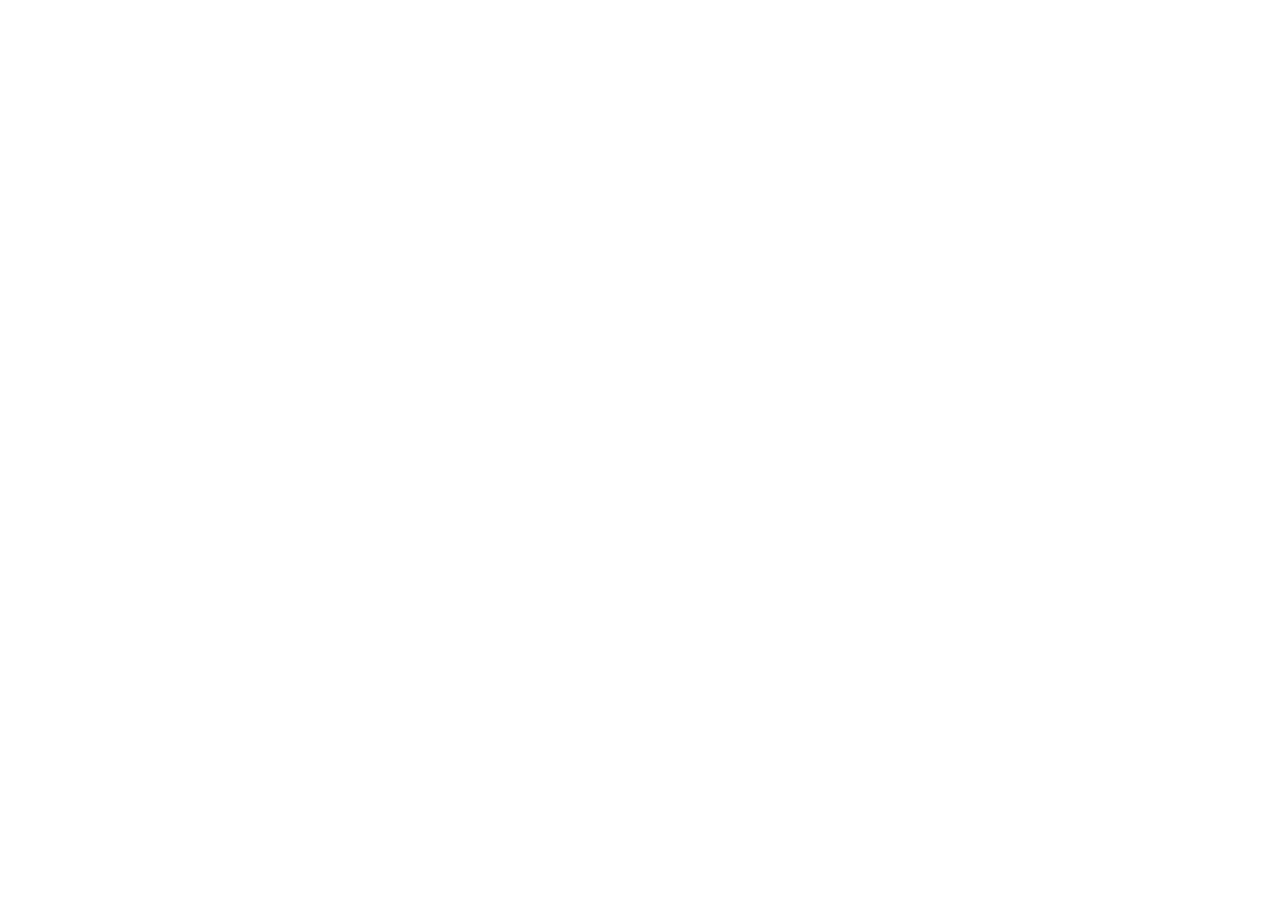
==== index.html @ fac80454 "Deploy website" ====
<!DOCTYPE html>
<html>
<head>
  <!--
    If you are serving your web app in a path other than the root, change the
    href value below to reflect the base path you are serving from.

    The path provided below has to start and end with a slash "/" in order for
    it to work correctly.

    For more details:
    * https://developer.mozilla.org/en-US/docs/Web/HTML/Element/base

    This is a placeholder for base href that will be replaced by the value of
    the `--base-href` argument provided to `flutter build`.
  -->
  <base href="/clivio/">

  <meta charset="UTF-8">
  <meta content="IE=Edge" http-equiv="X-UA-Compatible">
  <meta name="description" content="CLIVIO يساعدك على تنظيم المرضى والمواعيد والحسابات والمدفوعات وإدارة يوم عيادتك من مكان واحد.">

  <!-- iOS meta tags & icons -->
  <meta name="mobile-web-app-capable" content="yes">
  <meta name="apple-mobile-web-app-status-bar-style" content="black">
  <meta name="apple-mobile-web-app-title" content="CLIVIO">
  <link rel="apple-touch-icon" href="icons/Icon-192.png">

  <!-- Favicon -->
  <link rel="icon" type="image/png" href="favicon.png"/>

  <title>CLIVIO | إدارة عيادتك. أوضح وأسهل.</title>
  <link rel="manifest" href="manifest.json">
</head>
<body>
  <!--
    You can customize the "flutter_bootstrap.js" script.
    This is useful to provide a custom configuration to the Flutter loader
    or to give the user feedback during the initialization process.

    For more details:
    * https://docs.flutter.dev/platform-integration/web/initialization
  -->
  <script src="flutter_bootstrap.js" async></script>
</body>
</html>
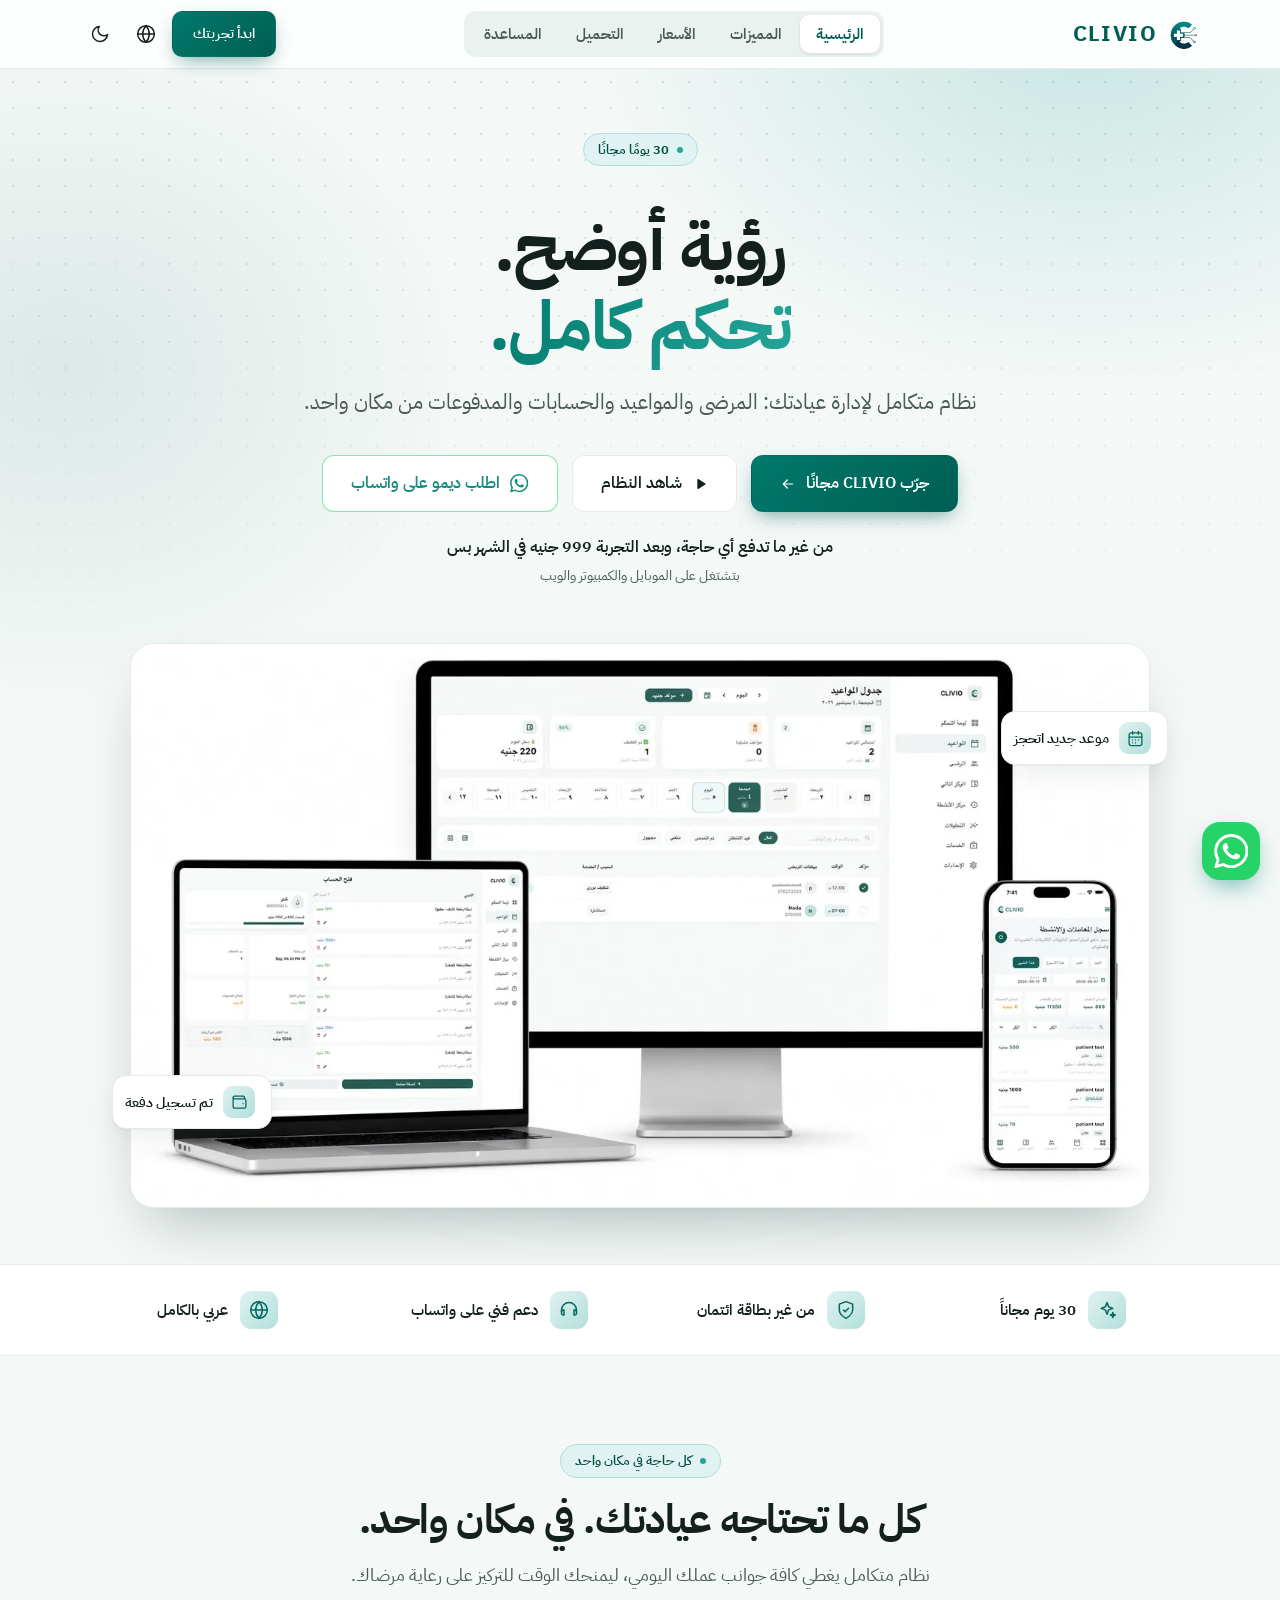
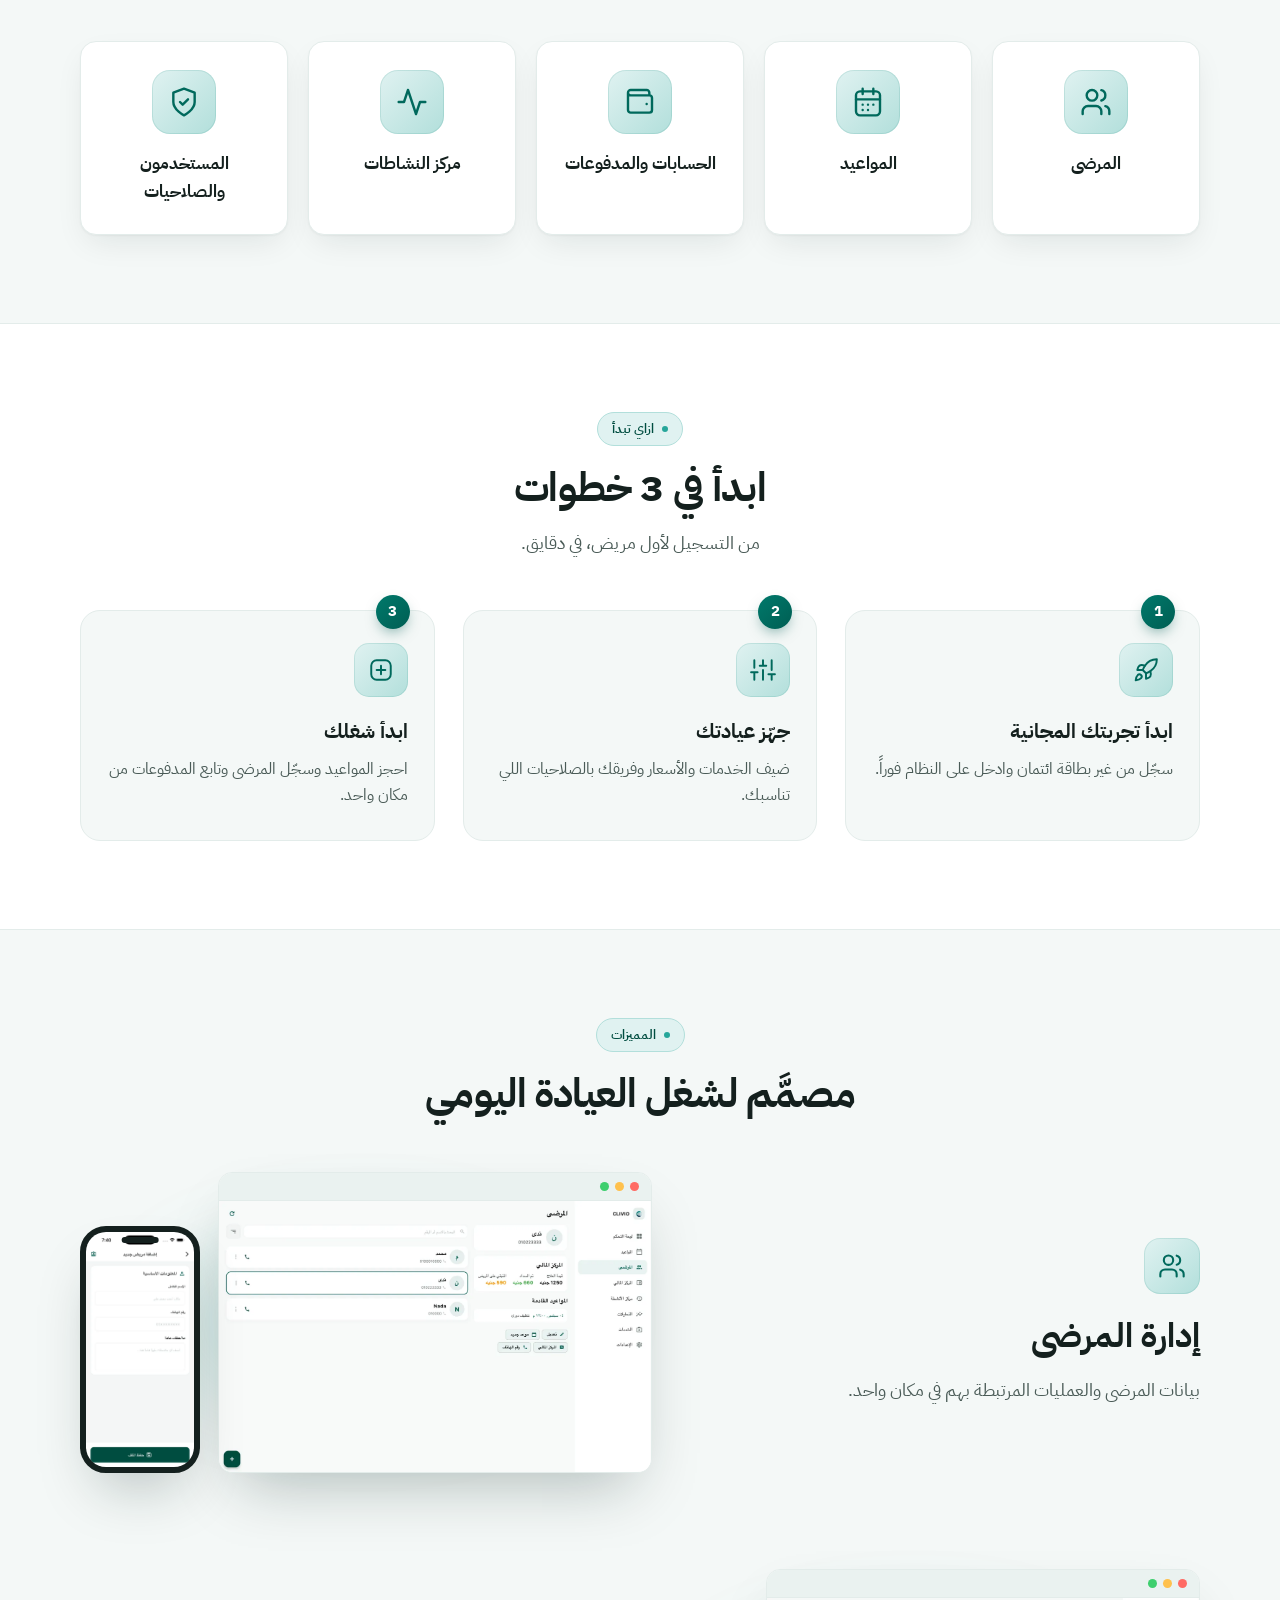
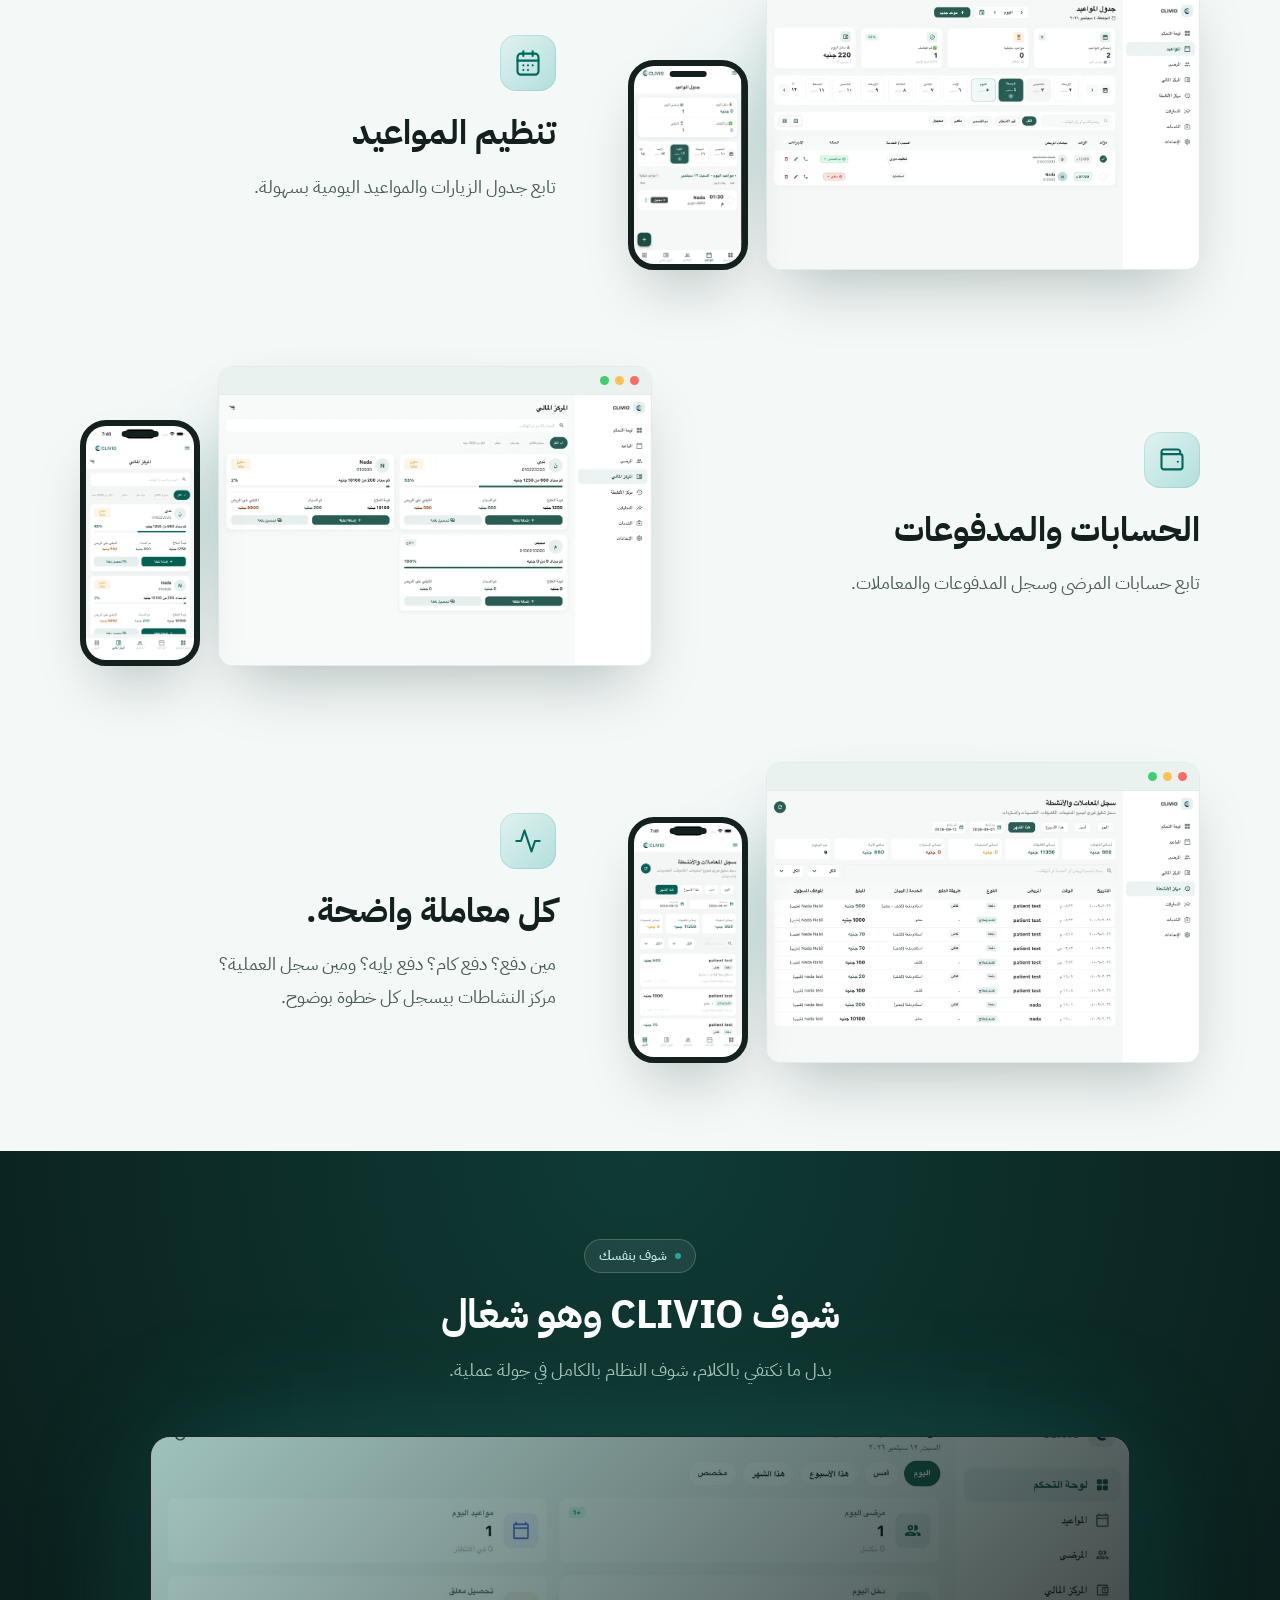
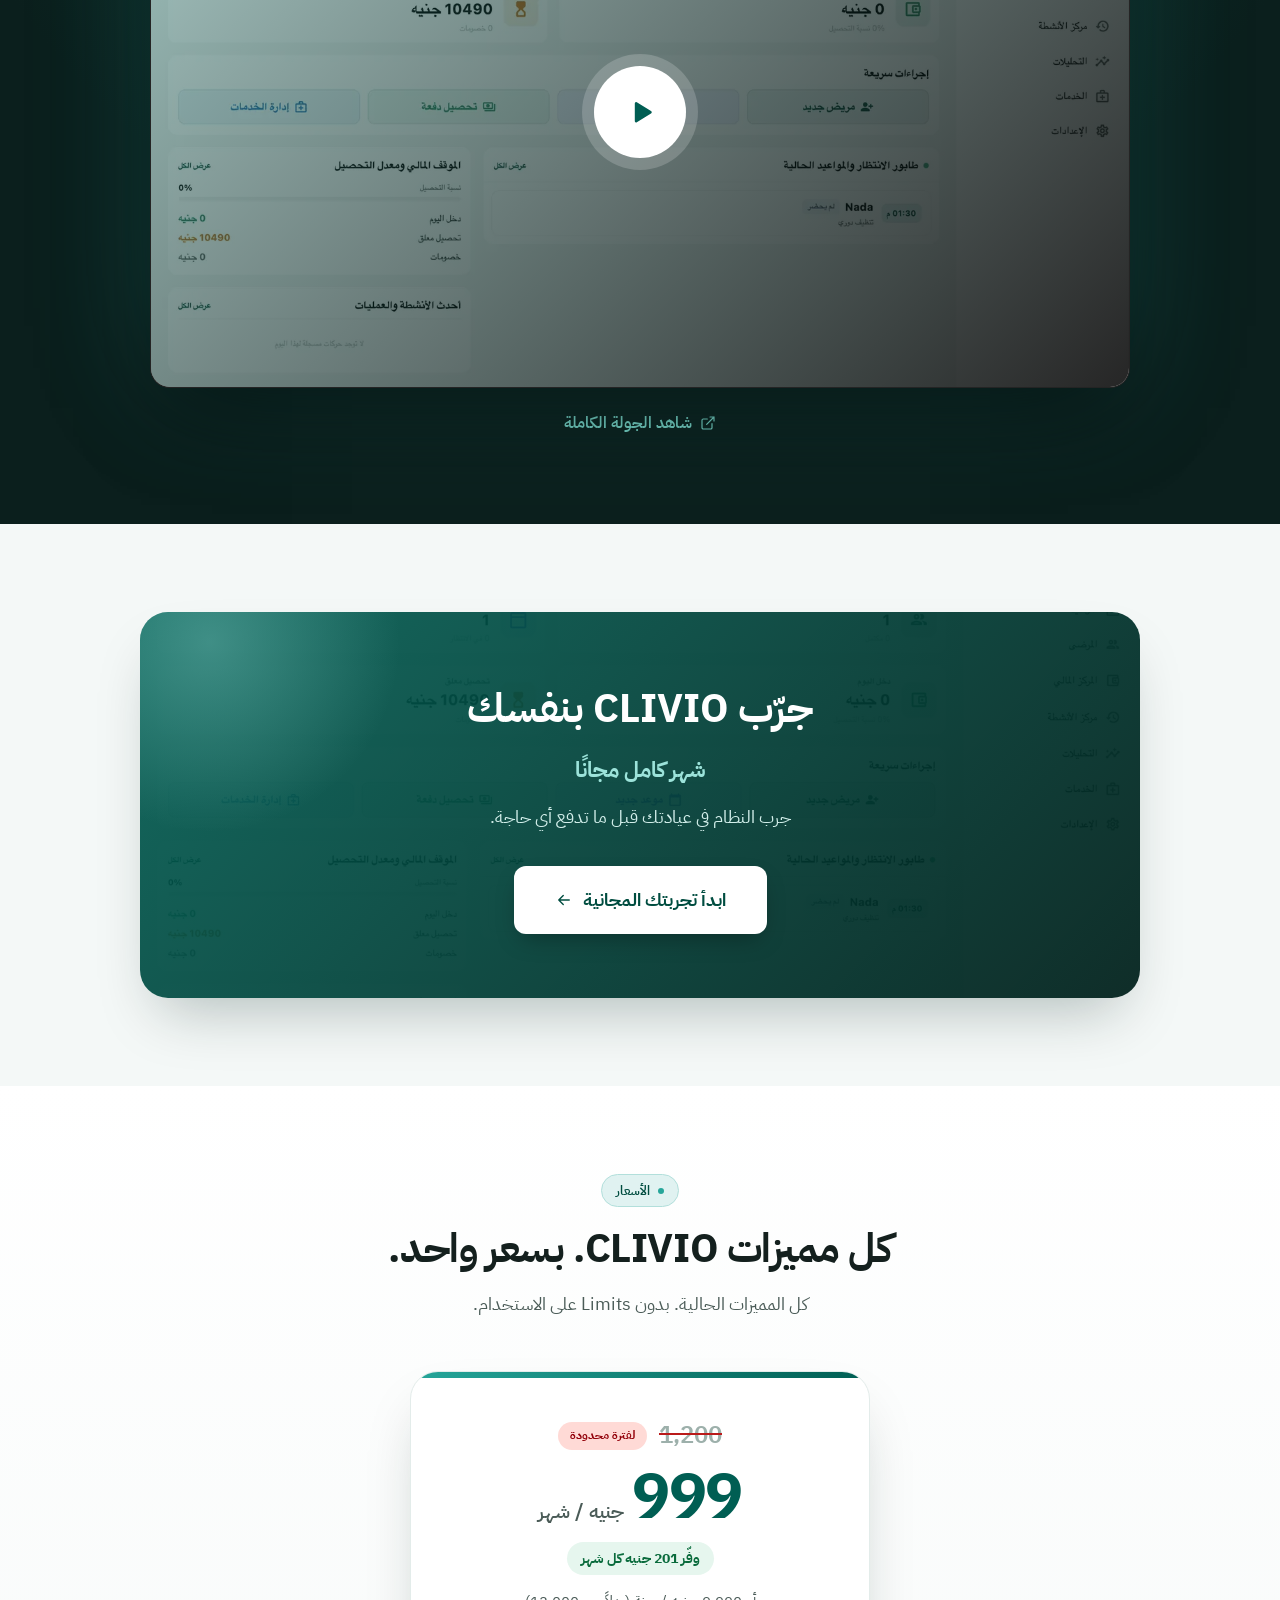
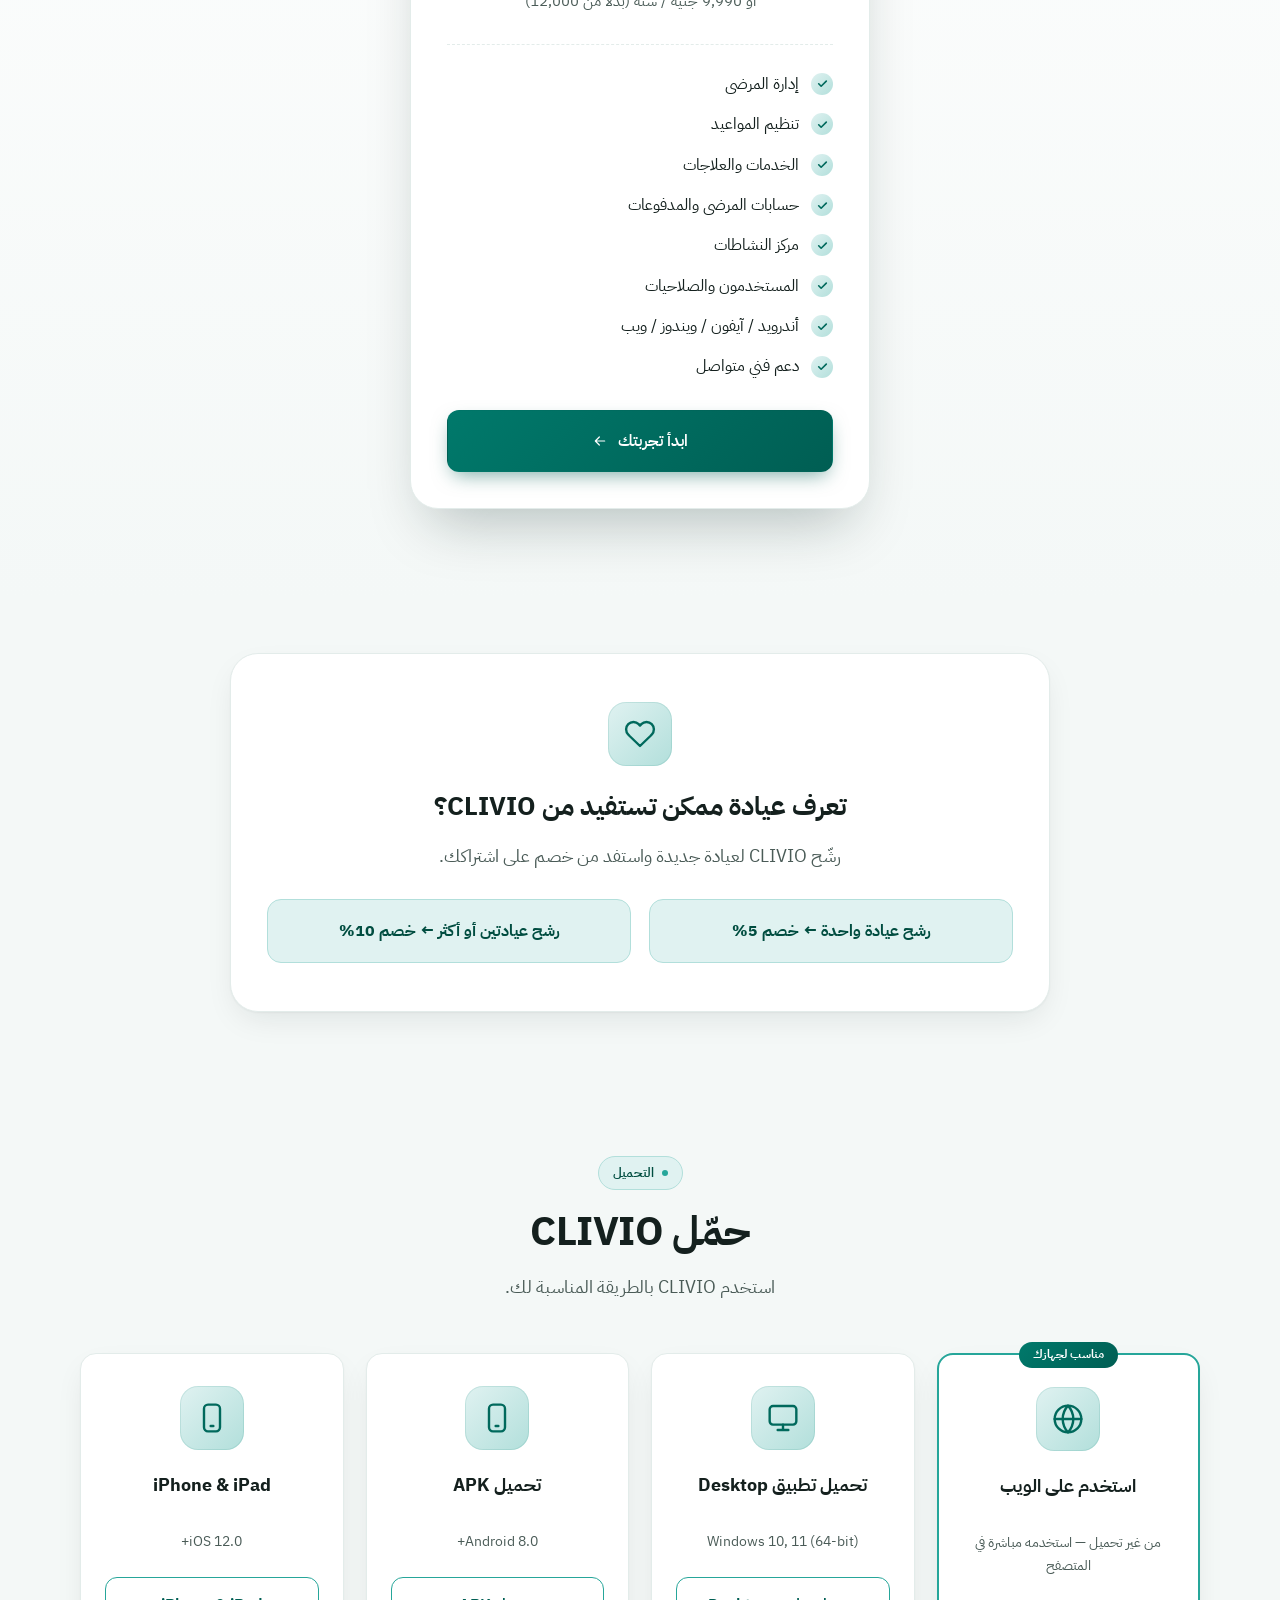
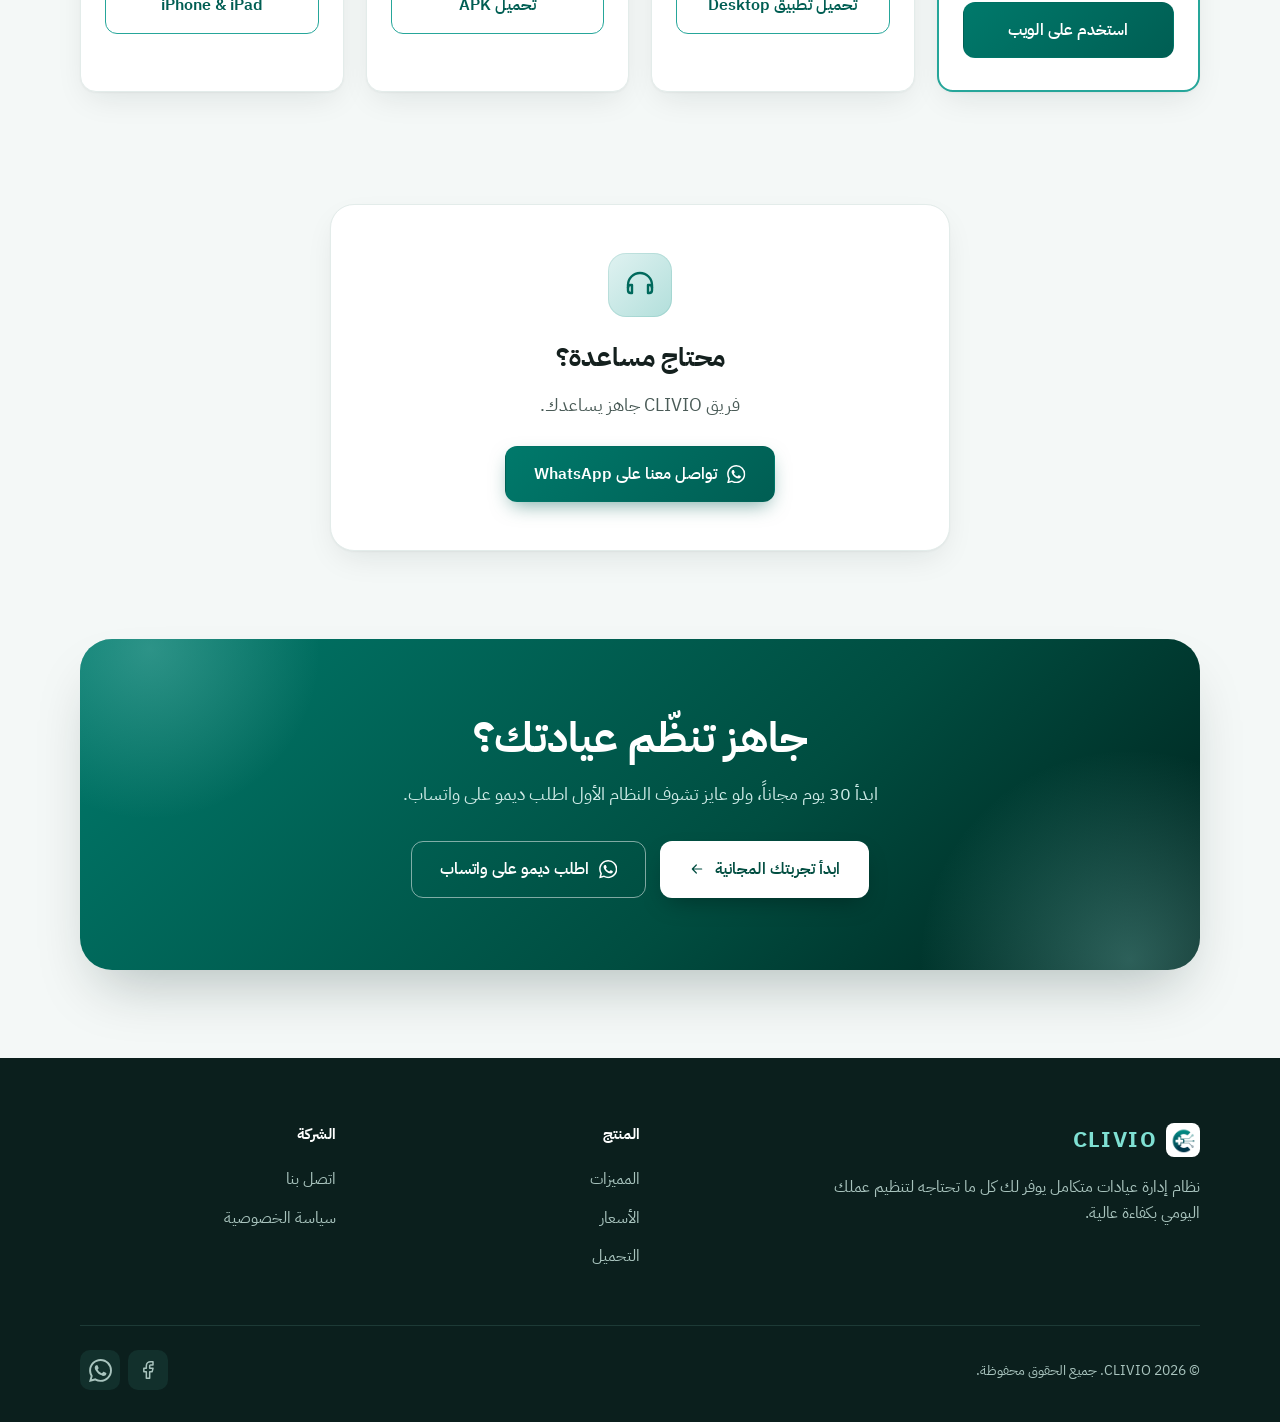
==== commit 3c6bb2b9: "refactor: migrate from Flutter web app to static HTML website" ====
--- a/index.html
+++ b/index.html
@@ -1,46 +1,338 @@
 <!DOCTYPE html>
-<html>
+<html lang="ar" dir="rtl">
 <head>
-  <!--
-    If you are serving your web app in a path other than the root, change the
-    href value below to reflect the base path you are serving from.
-
-    The path provided below has to start and end with a slash "/" in order for
-    it to work correctly.
-
-    For more details:
-    * https://developer.mozilla.org/en-US/docs/Web/HTML/Element/base
-
-    This is a placeholder for base href that will be replaced by the value of
-    the `--base-href` argument provided to `flutter build`.
-  -->
-  <base href="/clivio/">
-
-  <meta charset="UTF-8">
-  <meta content="IE=Edge" http-equiv="X-UA-Compatible">
-  <meta name="description" content="CLIVIO يساعدك على تنظيم المرضى والمواعيد والحسابات والمدفوعات وإدارة يوم عيادتك من مكان واحد.">
-
-  <!-- iOS meta tags & icons -->
-  <meta name="mobile-web-app-capable" content="yes">
-  <meta name="apple-mobile-web-app-status-bar-style" content="black">
-  <meta name="apple-mobile-web-app-title" content="CLIVIO">
-  <link rel="apple-touch-icon" href="icons/Icon-192.png">
-
-  <!-- Favicon -->
-  <link rel="icon" type="image/png" href="favicon.png"/>
-
-  <title>CLIVIO | إدارة عيادتك. أوضح وأسهل.</title>
-  <link rel="manifest" href="manifest.json">
+<meta charset="UTF-8">
+<meta name="viewport" content="width=device-width, initial-scale=1">
+<meta name="theme-color" content="#005E53">
+<title>CLIVIO | نظام إدارة العيادات – مواعيد ومرضى وحسابات</title>
+<meta name="description" content="CLIVIO نظام متكامل لإدارة العيادات: المرضى والمواعيد والحسابات والمدفوعات والفريق في مكان واحد. جرّبه 30 يومًا مجانًا على الموبايل والكمبيوتر والويب.">
+<link rel="canonical" href="https://nadanabill.github.io/clivio/">
+<meta property="og:type" content="website">
+<meta property="og:locale" content="ar_EG">
+<meta property="og:site_name" content="CLIVIO">
+<meta property="og:title" content="CLIVIO | نظام إدارة العيادات">
+<meta property="og:description" content="المرضى والمواعيد والحسابات والمدفوعات في مكان واحد. 30 يومًا مجانًا.">
+<meta property="og:url" content="https://nadanabill.github.io/clivio/">
+<meta property="og:image" content="https://nadanabill.github.io/clivio/og-image.jpg">
+<meta property="og:image:width" content="1200">
+<meta property="og:image:height" content="630">
+<meta name="twitter:card" content="summary_large_image">
+<meta name="twitter:title" content="CLIVIO | نظام إدارة العيادات">
+<meta name="twitter:description" content="المرضى والمواعيد والحسابات والمدفوعات في مكان واحد. 30 يومًا مجانًا.">
+<meta name="twitter:image" content="https://nadanabill.github.io/clivio/og-image.jpg">
+<link rel="icon" type="image/png" href="img/favicon.png">
+<link rel="apple-touch-icon" href="icons/Icon-192.png">
+<link rel="manifest" href="manifest.json">
+<link rel="preload" href="fonts/plex-400.woff2" as="font" type="font/woff2" crossorigin>
+<link rel="preload" href="fonts/plex-700.woff2" as="font" type="font/woff2" crossorigin>
+<link rel="stylesheet" href="css/style.css">
+<script>try{var t=localStorage.getItem('clivio-theme');if(t)document.documentElement.dataset.theme=t;var l=localStorage.getItem('clivio-lang');if(l==='en'){document.documentElement.lang='en';document.documentElement.dir='ltr'}}catch(e){}</script>
+<script type="application/ld+json">
+{"@context":"https://schema.org","@type":"SoftwareApplication","name":"CLIVIO","applicationCategory":"BusinessApplication","operatingSystem":"iOS, Android, Windows, Web","inLanguage":"ar","description":"نظام متكامل لإدارة العيادات: المرضى والمواعيد والحسابات والمدفوعات والفريق.","url":"https://nadanabill.github.io/clivio/","offers":{"@type":"Offer","price":"999","priceCurrency":"EGP"}}
+</script>
 </head>
 <body>
-  <!--
-    You can customize the "flutter_bootstrap.js" script.
-    This is useful to provide a custom configuration to the Flutter loader
-    or to give the user feedback during the initialization process.
-
-    For more details:
-    * https://docs.flutter.dev/platform-integration/web/initialization
-  -->
-  <script src="flutter_bootstrap.js" async></script>
+<svg width="0" height="0" style="position:absolute" aria-hidden="true">
+  <symbol id="i-wa" viewBox="0 0 24 24"><path d="M17.472 14.382c-.297-.149-1.758-.867-2.03-.967-.273-.099-.471-.148-.67.15-.197.297-.767.966-.94 1.164-.173.199-.347.223-.644.075-.297-.15-1.255-.463-2.39-1.475-.883-.788-1.48-1.761-1.653-2.059-.173-.297-.018-.458.13-.606.134-.133.298-.347.446-.52.149-.174.198-.298.298-.497.099-.198.05-.371-.025-.52-.075-.149-.669-1.612-.916-2.207-.242-.579-.487-.5-.669-.51-.173-.008-.371-.01-.57-.01-.198 0-.52.074-.792.372-.272.297-1.04 1.016-1.04 2.479 0 1.462 1.065 2.875 1.213 3.074.149.198 2.096 3.2 5.077 4.487.709.306 1.262.489 1.694.625.712.227 1.36.195 1.871.118.571-.085 1.758-.719 2.006-1.413.248-.694.248-1.289.173-1.413-.074-.124-.272-.198-.57-.347m-5.421 7.403h-.004a9.87 9.87 0 01-5.031-1.378l-.361-.214-3.741.982.998-3.648-.235-.374a9.86 9.86 0 01-1.51-5.26c.001-5.45 4.436-9.884 9.888-9.884 2.64 0 5.122 1.03 6.988 2.898a9.825 9.825 0 012.893 6.994c-.003 5.45-4.437 9.884-9.885 9.884m8.413-18.297A11.815 11.815 0 0012.05 0C5.495 0 .16 5.335.157 11.892c0 2.096.547 4.142 1.588 5.945L.057 24l6.305-1.654a11.882 11.882 0 005.683 1.448h.005c6.554 0 11.89-5.335 11.893-11.893a11.821 11.821 0 00-3.48-8.413Z" fill="currentColor" stroke="none"/></symbol>
+  <symbol id="i-x" viewBox="0 0 24 24"><path d="M6 6l12 12M18 6 6 18"/></symbol>
+  <symbol id="i-cross" viewBox="0 0 24 24"><rect x="3" y="3" width="18" height="18" rx="5"/><path d="M12 8v8M8 12h8"/></symbol>
+  <symbol id="i-users" viewBox="0 0 24 24"><path d="M16 21v-2a4 4 0 0 0-4-4H6a4 4 0 0 0-4 4v2"/><circle cx="9" cy="7" r="4"/><path d="M22 21v-2a4 4 0 0 0-3-3.87M16 3.13a4 4 0 0 1 0 7.75"/></symbol>
+  <symbol id="i-cal" viewBox="0 0 24 24"><rect x="3" y="4" width="18" height="18" rx="3"/><path d="M16 2v4M8 2v4M3 10h18M8 14h.01M12 14h.01M16 14h.01M8 18h.01M12 18h.01"/></symbol>
+  <symbol id="i-wallet" viewBox="0 0 24 24"><path d="M19 7V5a2 2 0 0 0-2-2H5a2 2 0 0 0 0 4h14a2 2 0 0 1 2 2v9a2 2 0 0 1-2 2H5a2 2 0 0 1-2-2V5"/><path d="M17 13.5h.01"/></symbol>
+  <symbol id="i-activity" viewBox="0 0 24 24"><path d="M22 12h-4l-3 9L9 3l-3 9H2"/></symbol>
+  <symbol id="i-shield" viewBox="0 0 24 24"><path d="M12 22s8-4 8-10V5l-8-3-8 3v7c0 6 8 10 8 10z"/><path d="m9 12 2 2 4-4"/></symbol>
+  <symbol id="i-check" viewBox="0 0 24 24"><path d="m5 12.5 4.5 4.5L19 7.5"/></symbol>
+  <symbol id="i-globe" viewBox="0 0 24 24"><circle cx="12" cy="12" r="10"/><path d="M2 12h20M12 2a15.3 15.3 0 0 1 4 10 15.3 15.3 0 0 1-4 10 15.3 15.3 0 0 1-4-10 15.3 15.3 0 0 1 4-10z"/></symbol>
+  <symbol id="i-moon" viewBox="0 0 24 24"><path d="M21 12.8A9 9 0 1 1 11.2 3a7 7 0 0 0 9.8 9.8z"/></symbol>
+  <symbol id="i-sun" viewBox="0 0 24 24"><circle cx="12" cy="12" r="4"/><path d="M12 2v2M12 20v2M4.9 4.9l1.4 1.4M17.7 17.7l1.4 1.4M2 12h2M20 12h2M4.9 19.1l1.4-1.4M17.7 6.3l1.4-1.4"/></symbol>
+  <symbol id="i-menu" viewBox="0 0 24 24"><path d="M4 7h16M4 12h16M4 17h16"/></symbol>
+  <symbol id="i-play" viewBox="0 0 24 24"><path d="M8 5.5v13a1 1 0 0 0 1.5.9l10.5-6.5a1 1 0 0 0 0-1.8L9.5 4.6A1 1 0 0 0 8 5.5z" fill="currentColor" stroke="none"/></symbol>
+  <symbol id="i-sparkle" viewBox="0 0 24 24"><path d="M12 3l1.9 5.1L19 10l-5.1 1.9L12 17l-1.9-5.1L5 10l5.1-1.9z"/><path d="M19 15l.8 2.2L22 18l-2.2.8L19 21l-.8-2.2L16 18l2.2-.8z"/></symbol>
+  <symbol id="i-phone" viewBox="0 0 24 24"><rect x="6" y="2" width="12" height="20" rx="3"/><path d="M11 18h2"/></symbol>
+  <symbol id="i-monitor" viewBox="0 0 24 24"><rect x="2" y="3" width="20" height="14" rx="2.5"/><path d="M8 21h8M12 17v4"/></symbol>
+  <symbol id="i-headset" viewBox="0 0 24 24"><path d="M3 14v-2a9 9 0 0 1 18 0v2"/><path d="M21 16a2 2 0 0 1-2 2h-1v-6h1a2 2 0 0 1 2 2zM3 16a2 2 0 0 0 2 2h1v-6H5a2 2 0 0 0-2 2z"/></symbol>
+  <symbol id="i-heart" viewBox="0 0 24 24"><path d="M20.8 4.6a5.5 5.5 0 0 0-7.8 0L12 5.7l-1-1.1a5.5 5.5 0 0 0-7.8 7.8l1 1.1L12 21l7.8-7.5 1-1.1a5.5 5.5 0 0 0 0-7.8z"/></symbol>
+  <symbol id="i-fb" viewBox="0 0 24 24"><path d="M18 2h-3a5 5 0 0 0-5 5v3H7v4h3v8h4v-8h3l1-4h-4V7a1 1 0 0 1 1-1h3z"/></symbol>
+  <symbol id="i-ext" viewBox="0 0 24 24"><path d="M18 13v6a2 2 0 0 1-2 2H5a2 2 0 0 1-2-2V8a2 2 0 0 1 2-2h6M15 3h6v6M10 14 21 3"/></symbol>
+  <symbol id="i-arrow" viewBox="0 0 24 24"><path d="M5 12h14M13 6l6 6-6 6"/></symbol>
+  <symbol id="i-rocket" viewBox="0 0 24 24"><path d="M4.5 16.5c-1.5 1.3-2 5-2 5s3.7-.5 5-2c.7-.8.7-2.1-.1-2.9a2.2 2.2 0 0 0-2.9-.1z"/><path d="m12 15-3-3a22 22 0 0 1 2-3.95A12.9 12.9 0 0 1 22 2c0 2.7-.8 7.5-6 11a22.4 22.4 0 0 1-4 2z"/><path d="M9 12H4s.55-3.03 2-4c1.62-1.08 5 0 5 0M12 15v5s3.03-.55 4-2c1.08-1.62 0-5 0-5"/></symbol>
+  <symbol id="i-sliders" viewBox="0 0 24 24"><path d="M4 21v-7M4 10V3M12 21v-9M12 8V3M20 21v-5M20 12V3M1 14h6M9 8h6M17 16h6"/></symbol>
+  <symbol id="i-smile" viewBox="0 0 24 24"><circle cx="12" cy="12" r="10"/><path d="M8 14s1.5 2 4 2 4-2 4-2M9 9h.01M15 9h.01"/></symbol>
+</svg>
+
+<header class="header">
+  <div class="container">
+    <a class="brand" href="#home" aria-label="CLIVIO"><img src="img/logo.webp" alt="" width="34" height="34"><span>CLIVIO</span></a>
+    <nav class="nav" aria-label="Main">
+      <a href="#home" data-i18n="home">الرئيسية</a>
+      <a href="#features" data-i18n="features">المميزات</a>
+      <a href="#pricing" data-i18n="pricing">الأسعار</a>
+      <a href="#download" data-i18n="download">التحميل</a>
+      <a href="#help" data-i18n="faq">المساعدة</a>
+    </nav>
+    <div class="actions">
+      <a class="btn btn-primary btn-sm hdr-cta hide-m" href="https://clinic-management-system.nadanabil2307.workers.dev/" data-track="trial" data-i18n="start_free_trial">ابدأ تجربتك</a>
+      <button class="icon-btn hide-m" data-act="lang" type="button" aria-label="Language"><svg class="icon"><use href="#i-globe"/></svg></button>
+      <button class="icon-btn hide-m" data-act="theme" type="button" aria-label="Theme"><svg class="icon moon"><use href="#i-moon"/></svg><svg class="icon sun"><use href="#i-sun"/></svg></button>
+      <button class="menu-btn" id="menu-btn" type="button" aria-label="Menu"><svg class="icon"><use href="#i-menu"/></svg></button>
+    </div>
+  </div>
+</header>
+
+<div class="drawer" id="drawer">
+  <div class="drawer-panel">
+    <div class="drawer-top">
+      <a class="brand" href="#home"><img src="img/logo.webp" alt="" width="30" height="30"><span>CLIVIO</span></a>
+      <button class="icon-btn" id="drawer-close" type="button" aria-label="Close"><svg class="icon"><use href="#i-x"/></svg></button>
+    </div>
+    <a class="item" href="#home"><span class="ico"><svg class="icon"><use href="#i-cross"/></svg></span><span data-i18n="home">الرئيسية</span></a>
+    <a class="item" href="#features"><span class="ico"><svg class="icon"><use href="#i-sparkle"/></svg></span><span data-i18n="features">المميزات</span></a>
+    <a class="item" href="#pricing"><span class="ico"><svg class="icon"><use href="#i-wallet"/></svg></span><span data-i18n="pricing">الأسعار</span></a>
+    <a class="item" href="#download"><span class="ico"><svg class="icon"><use href="#i-phone"/></svg></span><span data-i18n="download">التحميل</span></a>
+    <a class="item" href="#help"><span class="ico"><svg class="icon"><use href="#i-headset"/></svg></span><span data-i18n="faq">المساعدة</span></a>
+    <div class="drawer-tools">
+      <button class="tool" data-act="lang" type="button"><svg class="icon"><use href="#i-globe"/></svg><span data-i18n="lang_name">English</span></button>
+      <button class="tool" data-act="theme" type="button"><svg class="icon moon"><use href="#i-moon"/></svg><svg class="icon sun"><use href="#i-sun"/></svg><span data-i18n="theme_name">الوضع الليلي / النهاري</span></button>
+    </div>
+    <a class="btn btn-primary btn-block" style="margin-top:14px" href="https://clinic-management-system.nadanabil2307.workers.dev/" data-track="trial"><span data-i18n="start_free_trial">ابدأ تجربتك</span><svg class="icon arr"><use href="#i-arrow"/></svg></a>
+  </div>
+</div>
+
+<main>
+<section class="hero" id="home">
+  <div class="container">
+    <span class="eyebrow"><span data-i18n="hero_label">30 يومًا مجانًا</span></span>
+    <h1 data-i18n="hero_title">رؤية أوضح.<br><span class="grad">تحكم كامل.</span></h1>
+    <p class="sub" data-i18n="hero_subtitle_1">نظام متكامل لإدارة عيادتك: المرضى والمواعيد والحسابات والمدفوعات من مكان واحد.</p>
+    <div class="cta-row">
+      <a class="btn btn-primary" href="https://clinic-management-system.nadanabil2307.workers.dev/" data-track="trial"><span data-i18n="hero_cta_primary">جرّب CLIVIO مجانًا</span><svg class="icon arr"><use href="#i-arrow"/></svg></a>
+      <a class="btn btn-outline" href="#video"><svg class="icon"><use href="#i-play"/></svg><span data-i18n="hero_cta_secondary">شاهد النظام</span></a>
+      <a class="btn btn-wa js-wa" href="https://wa.me/201042438799?text=%D8%A3%D9%87%D9%84%D8%A7%D9%8B%D8%8C%20%D8%B9%D8%A7%D9%8A%D8%B2%20%D8%A3%D8%B9%D8%B1%D9%81%20%D8%A3%D9%83%D8%AA%D8%B1%20%D8%B9%D9%86%20CLIVIO%20%D9%88%D8%A3%D8%B7%D9%84%D8%A8%20%D8%AF%D9%8A%D9%85%D9%88" data-track="lead" target="_blank" rel="noopener"><svg class="icon wa" aria-hidden="true"><use href="#i-wa"/></svg><span data-i18n="hero_cta_demo">اطلب ديمو على واتساب</span></a>
+    </div>
+    <p class="trust" data-i18n="hero_trust">من غير ما تدفع أي حاجة، وبعد التجربة 999 جنيه في الشهر بس</p>
+    <p class="platforms" data-i18n="hero_platforms">بتشتغل على الموبايل والكمبيوتر والويب</p>
+    <div class="stage">
+      <div class="chip c1"><span class="ico"><svg class="icon"><use href="#i-cal"/></svg></span><span data-i18n="chip_1">موعد جديد اتحجز</span></div>
+      <div class="hero-shot"><img src="img/hero.webp" width="1360" height="752" alt="لوحة تحكم CLIVIO على الكمبيوتر والتابلت والموبايل" fetchpriority="high"></div>
+      <div class="chip c2"><span class="ico"><svg class="icon"><use href="#i-wallet"/></svg></span><span data-i18n="chip_2">تم تسجيل دفعة</span></div>
+    </div>
+  </div>
+</section>
+
+<div class="strip-wrap">
+  <div class="container strip" style="display:grid">
+    <div class="it"><span class="ico"><svg class="icon"><use href="#i-sparkle"/></svg></span><span data-i18n="trust_1">30 يوم مجاناً</span></div>
+    <div class="it"><span class="ico"><svg class="icon"><use href="#i-shield"/></svg></span><span data-i18n="trust_2">من غير بطاقة ائتمان</span></div>
+    <div class="it"><span class="ico"><svg class="icon"><use href="#i-headset"/></svg></span><span data-i18n="trust_3">دعم فني على واتساب</span></div>
+    <div class="it"><span class="ico"><svg class="icon"><use href="#i-globe"/></svg></span><span data-i18n="trust_4">عربي بالكامل</span></div>
+  </div>
+</div>
+
+<section id="value">
+  <div class="container">
+    <div class="head reveal">
+      <span class="eyebrow" data-i18n="eyebrow_value">كل حاجة في مكان واحد</span>
+      <h2 class="section-title" data-i18n="value_title">كل ما تحتاجه عيادتك. في مكان واحد.</h2>
+      <p class="section-sub" data-i18n="value_subtitle">نظام متكامل يغطي كافة جوانب عملك اليومي، ليمنحك الوقت للتركيز على رعاية مرضاك.</p>
+    </div>
+    <div class="cards">
+      <div class="cap reveal" style="--d:.0s"><span class="badge-ico"><svg class="icon"><use href="#i-users"/></svg></span><span data-i18n="value_patients">المرضى</span></div>
+      <div class="cap reveal" style="--d:.07s"><span class="badge-ico"><svg class="icon"><use href="#i-cal"/></svg></span><span data-i18n="value_appointments">المواعيد</span></div>
+      <div class="cap reveal" style="--d:.14s"><span class="badge-ico"><svg class="icon"><use href="#i-wallet"/></svg></span><span data-i18n="value_accounts">الحسابات والمدفوعات</span></div>
+      <div class="cap reveal" style="--d:.21s"><span class="badge-ico"><svg class="icon"><use href="#i-activity"/></svg></span><span data-i18n="value_activity">مركز النشاطات</span></div>
+      <div class="cap reveal" style="--d:.28s"><span class="badge-ico"><svg class="icon"><use href="#i-shield"/></svg></span><span data-i18n="value_users">المستخدمون والصلاحيات</span></div>
+    </div>
+  </div>
+</section>
+
+<section class="how" id="how">
+  <div class="container">
+    <div class="head reveal">
+      <span class="eyebrow" data-i18n="eyebrow_how">ازاي تبدأ</span>
+      <h2 class="section-title" data-i18n="how_title">ابدأ في 3 خطوات</h2>
+      <p class="section-sub" data-i18n="how_sub">من التسجيل لأول مريض، في دقايق.</p>
+    </div>
+    <div class="steps">
+      <div class="step reveal"><span class="n">1</span><span class="badge-ico"><svg class="icon"><use href="#i-rocket"/></svg></span><h3 data-i18n="step_1_t">ابدأ تجربتك المجانية</h3><p data-i18n="step_1_d">سجّل من غير بطاقة ائتمان وادخل على النظام فوراً.</p></div>
+      <div class="step reveal" style="--d:.1s"><span class="n">2</span><span class="badge-ico"><svg class="icon"><use href="#i-sliders"/></svg></span><h3 data-i18n="step_2_t">جهّز عيادتك</h3><p data-i18n="step_2_d">ضيف الخدمات والأسعار وفريقك بالصلاحيات اللي تناسبك.</p></div>
+      <div class="step reveal" style="--d:.2s"><span class="n">3</span><span class="badge-ico"><svg class="icon"><use href="#i-cross"/></svg></span><h3 data-i18n="step_3_t">ابدأ شغلك</h3><p data-i18n="step_3_d">احجز المواعيد وسجّل المرضى وتابع المدفوعات من مكان واحد.</p></div>
+    </div>
+  </div>
+</section>
+
+<section id="features">
+  <div class="container">
+    <div class="head reveal">
+      <span class="eyebrow" data-i18n="eyebrow_features">المميزات</span>
+      <h2 class="section-title" data-i18n="features_title">مصمَّم لشغل العيادة اليومي</h2>
+    </div>
+    <div class="feature">
+      <div class="text reveal"><span class="badge-ico"><svg class="icon"><use href="#i-users"/></svg></span><h3 data-i18n="showcase_patients_title">إدارة المرضى</h3><p data-i18n="showcase_patients_desc">بيانات المرضى والعمليات المرتبطة بهم في مكان واحد.</p></div>
+      <div class="shots reveal"><div class="desk"><div class="bar"><i></i><i></i><i></i></div><img loading="lazy" src="img/patients.webp" width="1200" height="753" alt=""></div><div class="phone"><img loading="lazy" src="img/m-patients.webp" width="500" height="1086" alt=""></div></div>
+    </div>
+    <div class="feature rev">
+      <div class="text reveal"><span class="badge-ico"><svg class="icon"><use href="#i-cal"/></svg></span><h3 data-i18n="showcase_appointments_title">تنظيم المواعيد</h3><p data-i18n="showcase_appointments_desc">تابع جدول الزيارات والمواعيد اليومية بسهولة.</p></div>
+      <div class="shots reveal"><div class="desk"><div class="bar"><i></i><i></i><i></i></div><img loading="lazy" src="img/appointments.webp" width="1200" height="753" alt=""></div><div class="phone"><img loading="lazy" src="img/m-appointments.webp" width="500" height="916" alt=""></div></div>
+    </div>
+    <div class="feature">
+      <div class="text reveal"><span class="badge-ico"><svg class="icon"><use href="#i-wallet"/></svg></span><h3 data-i18n="showcase_accounts_title">الحسابات والمدفوعات</h3><p data-i18n="showcase_accounts_desc">تابع حسابات المرضى وسجل المدفوعات والمعاملات.</p></div>
+      <div class="shots reveal"><div class="desk"><div class="bar"><i></i><i></i><i></i></div><img loading="lazy" src="img/accounts.webp" width="1200" height="753" alt=""></div><div class="phone"><img loading="lazy" src="img/m-accounts.webp" width="500" height="1086" alt=""></div></div>
+    </div>
+    <div class="feature rev">
+      <div class="text reveal"><span class="badge-ico"><svg class="icon"><use href="#i-activity"/></svg></span><h3 data-i18n="showcase_activity_title">كل معاملة واضحة.</h3><p data-i18n="showcase_activity_desc">مين دفع؟ دفع كام؟ دفع بإيه؟ ومين سجل العملية؟<br>مركز النشاطات بيسجل كل خطوة بوضوح.</p></div>
+      <div class="shots reveal"><div class="desk"><div class="bar"><i></i><i></i><i></i></div><img loading="lazy" src="img/activity.webp" width="1200" height="753" alt=""></div><div class="phone"><img loading="lazy" src="img/m-activity.webp" width="500" height="1086" alt=""></div></div>
+    </div>
+  </div>
+</section>
+
+<section class="video" id="video">
+  <div class="container">
+    <div class="head reveal">
+      <span class="eyebrow" data-i18n="eyebrow_video">شوف بنفسك</span>
+      <h2 class="section-title" data-i18n="video_title">شوف CLIVIO وهو شغال</h2>
+      <p class="section-sub" data-i18n="video_subtitle">بدل ما نكتفي بالكلام، شوف النظام بالكامل في جولة عملية.</p>
+    </div>
+    <div class="player reveal" id="player">
+      <button class="facade" id="play-btn" type="button" aria-label="Play"><span class="play"><svg class="icon" style="width:.9em;height:.9em"><use href="#i-play"/></svg></span></button>
+    </div>
+    <div class="video-link"><a href="https://youtu.be/cVwAXD7NJ5g" target="_blank" rel="noopener"><svg class="icon"><use href="#i-ext"/></svg><span data-i18n="video_cta">شاهد الجولة الكاملة</span></a></div>
+  </div>
+</section>
+
+<section id="trial">
+  <div class="container">
+    <div class="trial-box reveal">
+      <h2 data-i18n="free_trial_title">جرّب CLIVIO بنفسك</h2>
+      <div class="big" data-i18n="free_trial_subtitle">شهر كامل مجانًا</div>
+      <p class="d" data-i18n="free_trial_desc">جرب النظام في عيادتك قبل ما تدفع أي حاجة.</p>
+      <a class="btn btn-white" href="https://clinic-management-system.nadanabil2307.workers.dev/" data-track="trial"><span data-i18n="free_trial_cta">ابدأ تجربتك المجانية</span><svg class="icon arr"><use href="#i-arrow"/></svg></a>
+    </div>
+  </div>
+</section>
+
+<section class="pricing" id="pricing">
+  <div class="container">
+    <div class="head reveal">
+      <span class="eyebrow" data-i18n="eyebrow_pricing">الأسعار</span>
+      <h2 class="section-title" data-i18n="pricing_title">كل مميزات CLIVIO. بسعر واحد.</h2>
+      <p class="section-sub" data-i18n="pricing_subtitle">كل المميزات الحالية. بدون Limits على الاستخدام.</p>
+    </div>
+    <div class="price-card reveal">
+      <div class="old-row"><span class="old">1,200</span><span class="badge" data-i18n="pricing_limited">لفترة محدودة</span></div>
+      <div class="price"><span class="n">999</span><span class="u" data-i18n="pricing_monthly">جنيه / شهر</span></div>
+      <span class="save" data-i18n="pricing_save">وفّر 201 جنيه كل شهر</span>
+      <p class="yearly" data-i18n="pricing_yearly_line">أو 9,990 جنيه / سنة (بدلاً من 12,000)</p>
+      <ul class="bullets">
+        <li><span class="tick"><svg class="icon"><use href="#i-check"/></svg></span><span data-i18n="pricing_feature_1">إدارة المرضى</span></li>
+        <li><span class="tick"><svg class="icon"><use href="#i-check"/></svg></span><span data-i18n="pricing_feature_2">تنظيم المواعيد</span></li>
+        <li><span class="tick"><svg class="icon"><use href="#i-check"/></svg></span><span data-i18n="pricing_feature_3">الخدمات والعلاجات</span></li>
+        <li><span class="tick"><svg class="icon"><use href="#i-check"/></svg></span><span data-i18n="pricing_feature_4">حسابات المرضى والمدفوعات</span></li>
+        <li><span class="tick"><svg class="icon"><use href="#i-check"/></svg></span><span data-i18n="pricing_feature_5">مركز النشاطات</span></li>
+        <li><span class="tick"><svg class="icon"><use href="#i-check"/></svg></span><span data-i18n="pricing_feature_6">المستخدمون والصلاحيات</span></li>
+        <li><span class="tick"><svg class="icon"><use href="#i-check"/></svg></span><span data-i18n="pricing_feature_7">أندرويد / آيفون / ويندوز / ويب</span></li>
+        <li><span class="tick"><svg class="icon"><use href="#i-check"/></svg></span><span data-i18n="pricing_feature_8">دعم فني متواصل</span></li>
+      </ul>
+      <a class="btn btn-primary btn-block" style="padding-block:17px" href="https://clinic-management-system.nadanabil2307.workers.dev/" data-track="trial"><span data-i18n="start_free_trial">ابدأ تجربتك</span><svg class="icon arr"><use href="#i-arrow"/></svg></a>
+    </div>
+  </div>
+</section>
+
+<section id="referral" style="padding-block:56px">
+  <div class="container">
+    <div class="ref-box reveal">
+      <span class="badge-ico"><svg class="icon"><use href="#i-heart"/></svg></span>
+      <h2 data-i18n="referral_title">تعرف عيادة ممكن تستفيد من CLIVIO؟</h2>
+      <p data-i18n="referral_subtitle">رشّح CLIVIO لعيادة جديدة واستفد من خصم على اشتراكك.</p>
+      <div class="rules"><div class="rule" data-i18n="referral_1">رشح عيادة واحدة ← خصم 5%</div><div class="rule" data-i18n="referral_2">رشح عيادتين أو أكثر ← خصم 10%</div></div>
+    </div>
+  </div>
+</section>
+
+<section id="download">
+  <div class="container">
+    <div class="head reveal">
+      <span class="eyebrow" data-i18n="eyebrow_download">التحميل</span>
+      <h2 class="section-title" data-i18n="download_title">حمّل CLIVIO</h2>
+      <p class="section-sub" data-i18n="download_subtitle">استخدم CLIVIO بالطريقة المناسبة لك.</p>
+    </div>
+    <div class="dl-grid">
+      <div class="dl reveal" data-platform="web"><span class="badge-ico"><svg class="icon"><use href="#i-globe"/></svg></span><h3 data-i18n="download_web">استخدم على الويب</h3><small data-i18n="download_web_desc">من غير تحميل — استخدمه مباشرة في المتصفح</small><a class="btn" href="https://clinic-management-system.nadanabil2307.workers.dev/" data-track="trial" data-i18n="download_web">استخدم على الويب</a></div>
+      <div class="dl reveal" style="--d:.07s" data-platform="windows"><span class="badge-ico"><svg class="icon"><use href="#i-monitor"/></svg></span><h3 data-i18n="download_windows">تحميل تطبيق Desktop</h3><small>Windows 10, 11 (64-bit)</small><a class="btn" href="https://drive.google.com/file/d/1Wji_L-Z0Gyoa25POiGdhN2ygeWK4vPuy/view?usp=drive_link" data-track="download" target="_blank" rel="noopener" data-i18n="download_windows">تحميل تطبيق Desktop</a></div>
+      <div class="dl reveal" style="--d:.14s" data-platform="android"><span class="badge-ico"><svg class="icon"><use href="#i-phone"/></svg></span><h3 id="android-title" data-i18n="download_android">تحميل APK</h3><small>Android 8.0+</small><a class="btn" id="android-btn" href="https://drive.google.com/file/d/1MSBcRLPl1YcD3rgekIEvhv31WMGltvZV/view?usp=drive_link" data-track="download" target="_blank" rel="noopener" data-i18n="download_android">تحميل APK</a></div>
+      <div class="dl reveal" style="--d:.21s" data-platform="ios"><span class="badge-ico"><svg class="icon"><use href="#i-phone"/></svg></span><h3 data-i18n="download_ios">iPhone &amp; iPad</h3><small>iOS 12.0+</small><a class="btn" href="https://apps.apple.com/eg/app/clivio/id6812133865" data-track="download" target="_blank" rel="noopener" data-i18n="download_ios">iPhone &amp; iPad</a></div>
+    </div>
+  </div>
+</section>
+
+<section id="help" style="padding-top:24px">
+  <div class="container">
+    <div class="support-box reveal">
+      <span class="badge-ico"><svg class="icon"><use href="#i-headset"/></svg></span>
+      <h2 data-i18n="support_title">محتاج مساعدة؟</h2>
+      <p data-i18n="support_subtitle">فريق CLIVIO جاهز يساعدك.</p>
+      <a class="btn btn-primary js-wa" href="https://wa.me/201042438799?text=%D8%A3%D9%87%D9%84%D8%A7%D9%8B%D8%8C%20%D8%B9%D8%A7%D9%8A%D8%B2%20%D8%A3%D8%B9%D8%B1%D9%81%20%D8%A3%D9%83%D8%AA%D8%B1%20%D8%B9%D9%86%20CLIVIO%20%D9%88%D8%A3%D8%B7%D9%84%D8%A8%20%D8%AF%D9%8A%D9%85%D9%88" data-track="lead" target="_blank" rel="noopener"><svg class="icon wa" aria-hidden="true"><use href="#i-wa"/></svg><span data-i18n="contact_whatsapp">تواصل معنا على WhatsApp</span></a>
+    </div>
+  </div>
+</section>
+
+<section class="final">
+  <div class="container">
+    <div class="final-box reveal">
+      <h2 data-i18n="cta_title">جاهز تنظّم عيادتك؟</h2>
+      <p data-i18n="cta_sub">ابدأ 30 يوم مجاناً، ولو عايز تشوف النظام الأول اطلب ديمو على واتساب.</p>
+      <div class="cta-row">
+        <a class="btn btn-white" href="https://clinic-management-system.nadanabil2307.workers.dev/" data-track="trial"><span data-i18n="free_trial_cta">ابدأ تجربتك المجانية</span><svg class="icon arr"><use href="#i-arrow"/></svg></a>
+        <a class="btn btn-ghost js-wa" href="https://wa.me/201042438799?text=%D8%A3%D9%87%D9%84%D8%A7%D9%8B%D8%8C%20%D8%B9%D8%A7%D9%8A%D8%B2%20%D8%A3%D8%B9%D8%B1%D9%81%20%D8%A3%D9%83%D8%AA%D8%B1%20%D8%B9%D9%86%20CLIVIO%20%D9%88%D8%A3%D8%B7%D9%84%D8%A8%20%D8%AF%D9%8A%D9%85%D9%88" data-track="lead" target="_blank" rel="noopener"><svg class="icon wa" aria-hidden="true"><use href="#i-wa"/></svg><span data-i18n="hero_cta_demo">اطلب ديمو على واتساب</span></a>
+      </div>
+    </div>
+  </div>
+</section>
+</main>
+
+<footer>
+  <div class="container">
+    <div class="foot">
+      <div>
+        <div class="brand"><img src="img/logo.webp" alt="" width="28" height="28"><span>CLIVIO</span></div>
+        <p class="d" data-i18n="footer_desc">نظام إدارة عيادات متكامل يوفر لك كل ما تحتاجه لتنظيم عملك اليومي بكفاءة عالية.</p>
+      </div>
+      <div>
+        <h4 data-i18n="footer_product">المنتج</h4>
+        <ul>
+          <li><a href="#features" data-i18n="features">المميزات</a></li>
+          <li><a href="#pricing" data-i18n="pricing">الأسعار</a></li>
+          <li><a href="#download" data-i18n="download">التحميل</a></li>
+        </ul>
+      </div>
+      <div>
+        <h4 data-i18n="footer_company">الشركة</h4>
+        <ul>
+          <li><a class="js-wa" href="https://wa.me/201042438799?text=%D8%A3%D9%87%D9%84%D8%A7%D9%8B%D8%8C%20%D8%B9%D8%A7%D9%8A%D8%B2%20%D8%A3%D8%B9%D8%B1%D9%81%20%D8%A3%D9%83%D8%AA%D8%B1%20%D8%B9%D9%86%20CLIVIO%20%D9%88%D8%A3%D8%B7%D9%84%D8%A8%20%D8%AF%D9%8A%D9%85%D9%88" data-track="lead" target="_blank" rel="noopener" data-i18n="footer_contact">اتصل بنا</a></li>
+          <li><a href="privacy_policy.html" data-i18n="footer_privacy">سياسة الخصوصية</a></li>
+        </ul>
+      </div>
+    </div>
+    <div class="bottom">
+      <span data-i18n="copyright">© 2026 CLIVIO. جميع الحقوق محفوظة.</span>
+      <div class="social">
+        <a href="https://www.facebook.com/profile.php?id=61593743169189" target="_blank" rel="noopener" aria-label="Facebook"><svg class="icon"><use href="#i-fb"/></svg></a>
+        <a class="js-wa" href="https://wa.me/201042438799?text=%D8%A3%D9%87%D9%84%D8%A7%D9%8B%D8%8C%20%D8%B9%D8%A7%D9%8A%D8%B2%20%D8%A3%D8%B9%D8%B1%D9%81%20%D8%A3%D9%83%D8%AA%D8%B1%20%D8%B9%D9%86%20CLIVIO%20%D9%88%D8%A3%D8%B7%D9%84%D8%A8%20%D8%AF%D9%8A%D9%85%D9%88" data-track="lead" target="_blank" rel="noopener" aria-label="WhatsApp"><svg class="icon wa" aria-hidden="true"><use href="#i-wa"/></svg></a>
+      </div>
+    </div>
+  </div>
+</footer>
+
+<a class="fab js-wa" href="https://wa.me/201042438799?text=%D8%A3%D9%87%D9%84%D8%A7%D9%8B%D8%8C%20%D8%B9%D8%A7%D9%8A%D8%B2%20%D8%A3%D8%B9%D8%B1%D9%81%20%D8%A3%D9%83%D8%AA%D8%B1%20%D8%B9%D9%86%20CLIVIO%20%D9%88%D8%A3%D8%B7%D9%84%D8%A8%20%D8%AF%D9%8A%D9%85%D9%88" data-track="lead" target="_blank" rel="noopener" aria-label="WhatsApp"><svg class="icon wa" aria-hidden="true"><use href="#i-wa"/></svg></a>
+
+<div class="mbar">
+  <div class="t"><strong data-i18n="hero_label">30 يومًا مجانًا</strong><span data-i18n="no_credit_card">من غير ما تدفع أي حاجة</span></div>
+  <div class="r">
+    <a class="wa-btn js-wa" href="https://wa.me/201042438799?text=%D8%A3%D9%87%D9%84%D8%A7%D9%8B%D8%8C%20%D8%B9%D8%A7%D9%8A%D8%B2%20%D8%A3%D8%B9%D8%B1%D9%81%20%D8%A3%D9%83%D8%AA%D8%B1%20%D8%B9%D9%86%20CLIVIO%20%D9%88%D8%A3%D8%B7%D9%84%D8%A8%20%D8%AF%D9%8A%D9%85%D9%88" data-track="lead" target="_blank" rel="noopener" aria-label="WhatsApp"><svg class="icon wa" aria-hidden="true"><use href="#i-wa"/></svg></a>
+    <a class="btn btn-primary btn-sm" href="https://clinic-management-system.nadanabil2307.workers.dev/" data-track="trial" data-i18n="start_free_trial">ابدأ تجربتك</a>
+  </div>
+</div>
+
+<script>window.CLIVIO_PIXEL_ID='';</script>
+<script src="js/main.js" defer></script>
 </body>
 </html>
--- a/css/style.css
+++ b/css/style.css
@@ -0,0 +1,303 @@
+@font-face{font-family:"IBM Plex Sans Arabic";font-weight:400;font-style:normal;font-display:swap;src:url(../fonts/plex-400.woff2) format("woff2")}
+@font-face{font-family:"IBM Plex Sans Arabic";font-weight:600;font-style:normal;font-display:swap;src:url(../fonts/plex-600.woff2) format("woff2")}
+@font-face{font-family:"IBM Plex Sans Arabic";font-weight:700;font-style:normal;font-display:swap;src:url(../fonts/plex-700.woff2) format("woff2")}
+
+:root{
+  --p50:#E0F2F1;--p100:#B2DFDB;--p200:#80CBC4;--p400:#26A69A;--p500:#00796B;--p600:#005E53;--p700:#004D40;--p900:#00201B;
+  --bg:#F4F8F7;--bg2:#EAF2F0;--surface:#fff;--text:#14201E;--muted:#4A5B57;--border:#E3ECEA;--primary:#005E53;
+  --chip:#E0F2F1;--chip-border:#B2DFDB;--chip-text:#004D40;--badge-bg:linear-gradient(135deg,#E0F2F1,#B2DFDB);--badge-fg:#00695C;
+  --dark:#0B1F1D;--wa:#25D366;--wa-dark:#128C7E;
+  --shadow:0 1px 2px rgba(0,32,27,.04),0 12px 32px -8px rgba(0,32,27,.10);
+  --shadow-lg:0 30px 60px -20px rgba(0,32,27,.28);
+  --hero-glow-1:rgba(38,166,154,.22);--hero-glow-2:rgba(0,94,83,.10);
+  --err:#BA1A1A;--err-bg:#FFDAD6;--err-text:#93000A;--ok-bg:#E6F6EE;--ok-text:#0A6B3C;
+  --r:16px;--ease:cubic-bezier(.2,.7,.2,1);
+}
+:root[data-theme=dark]{
+  --bg:#0E1716;--bg2:#12201E;--surface:#16231F;--text:#F2F7F6;--muted:#9FB3AE;--border:#243532;--primary:#3CC4B5;
+  --chip:#0F2E2A;--chip-border:#1B4A44;--chip-text:#9CE3DA;--badge-bg:linear-gradient(135deg,#0F3B35,#145248);--badge-fg:#7FE0D3;
+  --shadow:0 1px 2px rgba(0,0,0,.3),0 12px 32px -8px rgba(0,0,0,.5);--hero-glow-1:rgba(38,166,154,.18);--hero-glow-2:rgba(38,166,154,.07);
+  --ok-bg:#10301f;--ok-text:#6fe0a4;
+}
+@media (prefers-color-scheme:dark){
+  :root:not([data-theme=light]){
+    --bg:#0E1716;--bg2:#12201E;--surface:#16231F;--text:#F2F7F6;--muted:#9FB3AE;--border:#243532;--primary:#3CC4B5;
+    --chip:#0F2E2A;--chip-border:#1B4A44;--chip-text:#9CE3DA;--badge-bg:linear-gradient(135deg,#0F3B35,#145248);--badge-fg:#7FE0D3;
+    --shadow:0 1px 2px rgba(0,0,0,.3),0 12px 32px -8px rgba(0,0,0,.5);--hero-glow-1:rgba(38,166,154,.18);--hero-glow-2:rgba(38,166,154,.07);
+    --ok-bg:#10301f;--ok-text:#6fe0a4;
+  }
+}
+
+*{box-sizing:border-box}
+html{scroll-behavior:smooth;scroll-padding-top:80px}
+body{margin:0;background:var(--bg);color:var(--text);font-family:"IBM Plex Sans Arabic",system-ui,-apple-system,"Segoe UI",Roboto,Tahoma,sans-serif;line-height:1.65;-webkit-font-smoothing:antialiased;overflow-x:hidden}
+img{max-width:100%;display:block}
+a{color:inherit;text-decoration:none}
+button{font:inherit;cursor:pointer}
+h1,h2,h3,h4,p{margin:0}
+.container{width:100%;max-width:1160px;margin-inline:auto;padding-inline:20px}
+section{padding-block:88px;position:relative}
+.icon{width:1em;height:1em;stroke:currentColor;fill:none;stroke-width:1.8;stroke-linecap:round;stroke-linejoin:round;flex:none}
+svg.icon.wa{width:1.15em;height:1.15em;fill:currentColor;stroke:none}
+[dir=rtl] .arr{transform:scaleX(-1)}
+
+/* logo tile so the mark stays visible on dark surfaces */
+footer .brand img,.drawer-top .brand img{background:#fff;border-radius:8px;padding:3px}
+:root[data-theme=dark] .header .brand img{background:#fff;border-radius:9px;padding:3px}
+@media (prefers-color-scheme:dark){:root:not([data-theme=light]) .header .brand img{background:#fff;border-radius:9px;padding:3px}}
+
+/* section heads */
+.head{text-align:center;max-width:720px;margin:0 auto 52px}
+.eyebrow{display:inline-flex;align-items:center;gap:8px;padding:5px 14px;border-radius:999px;background:var(--chip);border:1px solid var(--chip-border);color:var(--chip-text);font-weight:600;font-size:13px;margin-bottom:16px}
+.eyebrow::before{content:"";width:6px;height:6px;border-radius:50%;background:var(--p400)}
+.section-title{font-size:clamp(28px,4.2vw,40px);font-weight:700;line-height:1.3;letter-spacing:-.01em}
+.section-sub{margin-top:14px;color:var(--muted);font-size:18px}
+.grad{background:linear-gradient(120deg,var(--p500),var(--p400));-webkit-background-clip:text;background-clip:text;color:transparent}
+:root[data-theme=dark] .grad{background:linear-gradient(120deg,#3CC4B5,#9CE3DA);-webkit-background-clip:text;background-clip:text}
+
+/* buttons */
+.btn{display:inline-flex;align-items:center;justify-content:center;gap:10px;padding:14px 28px;border-radius:12px;border:1.5px solid transparent;font-weight:600;font-size:16px;transition:transform .2s var(--ease),box-shadow .2s var(--ease),background .2s,border-color .2s;white-space:nowrap;cursor:pointer}
+.btn:hover{transform:translateY(-2px)}
+.btn-primary{background:linear-gradient(135deg,var(--p500),var(--p600));color:#fff;box-shadow:0 8px 20px -6px rgba(0,94,83,.55)}
+.btn-primary:hover{box-shadow:0 14px 28px -8px rgba(0,94,83,.6)}
+.btn-outline{background:var(--surface);border-color:var(--border);color:var(--text)}
+.btn-outline:hover{border-color:var(--p400);color:var(--primary)}
+.btn-wa{background:var(--surface);border-color:rgba(37,211,102,.55);color:var(--wa-dark)}
+:root[data-theme=dark] .btn-wa{color:var(--wa)}
+.btn-wa:hover{background:rgba(37,211,102,.1);border-color:var(--wa)}
+.btn-white{background:#fff;color:var(--p700);box-shadow:0 10px 24px -8px rgba(0,0,0,.35)}
+.btn-ghost{background:transparent;border-color:rgba(255,255,255,.5);color:#fff}
+.btn-ghost:hover{background:rgba(255,255,255,.12)}
+.btn-block{width:100%}
+.btn-sm{padding:10px 20px;font-size:14px;border-radius:10px}
+
+/* header */
+.header{position:sticky;top:0;z-index:50;background:color-mix(in srgb,var(--surface) 82%,transparent);backdrop-filter:saturate(1.4) blur(14px);-webkit-backdrop-filter:saturate(1.4) blur(14px);border-bottom:1px solid var(--border)}
+.header .container{display:flex;align-items:center;gap:16px;height:68px}
+.brand{display:flex;align-items:center;gap:9px;font-weight:700;font-size:22px;letter-spacing:1.4px;color:var(--primary)}
+.brand img{height:34px;width:auto}
+.nav{display:flex;gap:2px;margin-inline:auto;background:var(--bg2);padding:4px;border-radius:12px}
+.nav a{padding:7px 16px;border-radius:9px;font-weight:600;font-size:15px;color:var(--muted);transition:.18s}
+.nav a:hover{color:var(--primary)}
+.nav a.active{background:var(--surface);color:var(--primary);box-shadow:0 1px 3px rgba(0,32,27,.12)}
+.actions{display:flex;align-items:center;gap:6px}
+.icon-btn{width:40px;height:40px;border-radius:10px;border:0;background:transparent;color:var(--text);display:grid;place-items:center;font-size:20px;transition:.15s}
+.icon-btn:hover{background:var(--bg2)}
+.menu-btn{display:none;width:42px;height:42px;border-radius:12px;border:1px solid var(--border);background:var(--surface);color:var(--text);place-items:center;font-size:21px;transition:.15s}
+.menu-btn:hover{background:var(--bg2)}
+.moon{display:block}.sun{display:none}
+:root[data-theme=dark] .moon{display:none}:root[data-theme=dark] .sun{display:block}
+@media (prefers-color-scheme:dark){:root:not([data-theme=light]) .moon{display:none}:root:not([data-theme=light]) .sun{display:block}}
+
+.drawer{display:none;position:fixed;inset:0;z-index:60;background:rgba(0,16,14,.5);backdrop-filter:blur(3px)}
+.drawer.open{display:block}
+.drawer-panel{position:absolute;inset-inline:0;bottom:0;background:var(--surface);border-radius:24px 24px 0 0;padding:22px 16px 26px;animation:up .28s var(--ease)}
+@keyframes up{from{transform:translateY(40px);opacity:0}to{transform:none;opacity:1}}
+.drawer-top{display:flex;align-items:center;justify-content:space-between;margin-bottom:10px;padding-bottom:12px;border-bottom:1px solid var(--border)}
+.drawer-panel a.item{display:flex;align-items:center;gap:14px;padding:11px 10px;border-radius:14px;font-weight:600;font-size:17px}
+.drawer-panel a.item:hover{background:var(--bg2)}
+.drawer-panel .ico{width:38px;height:38px;border-radius:11px;display:grid;place-items:center;background:var(--badge-bg);color:var(--badge-fg);font-size:19px}
+.drawer-tools{display:grid;grid-template-columns:1fr 1fr;gap:10px;margin-top:12px;padding-top:14px;border-top:1px solid var(--border)}
+.drawer-tools .tool{display:flex;align-items:center;justify-content:center;gap:8px;padding:12px;border-radius:12px;border:1px solid var(--border);background:var(--bg);color:var(--text);font-weight:600;font-size:14px}
+.drawer-tools .tool:hover{border-color:var(--p400)}
+.drawer-tools .moon,.drawer-tools .sun{font-size:18px}
+
+/* hero */
+.hero{padding-block:64px 56px;text-align:center;overflow:hidden;
+  background:radial-gradient(55% 45% at 85% -5%,var(--hero-glow-1),transparent 70%),radial-gradient(45% 40% at 5% 25%,var(--hero-glow-2),transparent 70%),var(--bg)}
+.hero::before{content:"";position:absolute;inset:0;background-image:radial-gradient(circle,rgba(0,94,83,.16) 1px,transparent 1.3px);background-size:26px 26px;-webkit-mask:linear-gradient(to bottom,#000 0%,transparent 55%);mask:linear-gradient(to bottom,#000 0%,transparent 55%);pointer-events:none}
+.hero .container{position:relative}
+.hero h1{margin-top:26px;font-size:clamp(40px,7vw,68px);line-height:1.15;font-weight:700;letter-spacing:-.02em}
+.hero .sub{max-width:680px;margin:20px auto 0;font-size:clamp(18px,2.3vw,21px);color:var(--muted)}
+.cta-row{display:flex;flex-wrap:wrap;gap:14px;justify-content:center;margin-top:36px}
+.trust{margin-top:22px;font-weight:600}
+.platforms{margin-top:4px;font-size:14px;color:var(--muted)}
+.stage{position:relative;max-width:1020px;margin:56px auto 0}
+.stage::before{content:"";position:absolute;inset:8% 6% -4%;background:radial-gradient(closest-side,rgba(38,166,154,.35),transparent);filter:blur(30px);z-index:0}
+.hero-shot{position:relative;z-index:1;border-radius:24px;overflow:hidden;background:var(--surface);border:1px solid var(--border);box-shadow:var(--shadow-lg)}
+.hero-shot img{width:100%;height:auto}
+.chip{position:absolute;z-index:2;display:flex;align-items:center;gap:10px;padding:10px 16px 10px 12px;background:var(--surface);border:1px solid var(--border);border-radius:14px;box-shadow:var(--shadow);font-weight:600;font-size:14px;animation:float 5s ease-in-out infinite}
+.chip .ico{width:32px;height:32px;border-radius:9px;display:grid;place-items:center;background:var(--badge-bg);color:var(--badge-fg);font-size:17px}
+.chip.c1{top:12%;inset-inline-start:-18px}
+.chip.c2{bottom:14%;inset-inline-end:-18px;animation-delay:-2.4s}
+@keyframes float{0%,100%{transform:translateY(0)}50%{transform:translateY(-10px)}}
+
+/* trust strip */
+.strip{display:grid;grid-template-columns:repeat(4,1fr);gap:8px;padding-block:26px}
+.strip .it{display:flex;align-items:center;justify-content:center;gap:12px;font-weight:600;font-size:15px}
+.strip .ico{width:38px;height:38px;border-radius:11px;display:grid;place-items:center;background:var(--badge-bg);color:var(--badge-fg);font-size:20px}
+.strip-wrap{background:var(--surface);border-block:1px solid var(--border)}
+
+/* value */
+.cards{display:grid;grid-template-columns:repeat(5,1fr);gap:20px}
+.cap{padding:28px 18px;background:var(--surface);border:1px solid var(--border);border-radius:var(--r);box-shadow:var(--shadow);display:flex;flex-direction:column;align-items:center;gap:16px;text-align:center;font-weight:700;font-size:17px;transition:transform .25s var(--ease),border-color .25s}
+.cap:hover{transform:translateY(-6px);border-color:var(--p200)}
+.badge-ico{width:64px;height:64px;border-radius:18px;display:grid;place-items:center;background:var(--badge-bg);color:var(--badge-fg);font-size:32px;box-shadow:inset 0 0 0 1px rgba(0,121,107,.12)}
+
+/* how */
+.how{background:var(--surface);border-block:1px solid var(--border)}
+.steps{display:grid;grid-template-columns:repeat(3,1fr);gap:28px;counter-reset:s;position:relative}
+.step{position:relative;padding:32px 26px;background:var(--bg);border:1px solid var(--border);border-radius:20px}
+.step .n{position:absolute;top:-16px;inset-inline-start:24px;width:34px;height:34px;border-radius:50%;display:grid;place-items:center;background:linear-gradient(135deg,var(--p500),var(--p600));color:#fff;font-weight:700;font-size:15px;box-shadow:0 6px 14px -4px rgba(0,94,83,.5)}
+.step .badge-ico{width:54px;height:54px;font-size:26px;border-radius:15px}
+.step h3{margin-top:18px;font-size:20px;font-weight:700}
+.step p{margin-top:8px;color:var(--muted)}
+
+/* showcase */
+.feature{display:grid;grid-template-columns:5fr 6fr;gap:72px;align-items:center}
+.feature + .feature{margin-top:96px}
+.feature.rev{grid-template-columns:6fr 5fr}
+.feature.rev .text{order:2}
+.feature .badge-ico{width:56px;height:56px;font-size:28px;border-radius:16px}
+.feature h3{margin-top:20px;font-size:clamp(26px,3.4vw,34px);font-weight:700;line-height:1.3}
+.feature p{margin-top:14px;font-size:18px;color:var(--muted);line-height:1.85}
+.shots{position:relative;display:flex;align-items:flex-end;gap:18px}
+.shots::before{content:"";position:absolute;inset:6% 4%;background:radial-gradient(closest-side,rgba(38,166,154,.30),transparent);filter:blur(28px);z-index:0}
+.desk{position:relative;z-index:1;flex:4;border-radius:14px;overflow:hidden;background:var(--surface);border:1px solid var(--border);box-shadow:var(--shadow-lg)}
+.desk .bar{display:flex;gap:6px;padding:9px 12px;background:var(--bg2);border-bottom:1px solid var(--border)}
+.desk .bar i{width:9px;height:9px;border-radius:50%;background:#d3dcda}
+.desk .bar i:nth-child(1){background:#ff6b64}.desk .bar i:nth-child(2){background:#ffc14d}.desk .bar i:nth-child(3){background:#3ecf6e}
+.phone{position:relative;z-index:1;flex:1;border:6px solid #14201E;border-radius:26px;overflow:hidden;background:#14201E;box-shadow:var(--shadow-lg)}
+.phone::before{content:"";position:absolute;top:5px;left:50%;transform:translateX(-50%);width:34%;height:6px;border-radius:6px;background:#14201E;z-index:2}
+.desk img,.phone img{width:100%;height:auto}
+
+/* video */
+.video{background:radial-gradient(60% 80% at 50% 0%,#0f3b35,var(--dark));color:#fff}
+.video .section-title{color:#fff}
+.video .section-sub{color:#a9c4be}
+.video .eyebrow{background:rgba(255,255,255,.08);border-color:rgba(255,255,255,.18);color:#bfece5}
+.player{position:relative;max-width:980px;margin:0 auto;aspect-ratio:16/9;border-radius:20px;overflow:hidden;border:1px solid rgba(255,255,255,.14);background:#000;box-shadow:0 40px 80px -20px rgba(0,0,0,.6),0 0 120px -20px rgba(38,166,154,.4)}
+.player button.facade{position:absolute;inset:0;width:100%;border:0;background:linear-gradient(135deg,rgba(0,94,83,.35),rgba(0,0,0,.85)),url(../img/dashboard.webp) center/cover;display:grid;place-items:center;color:#fff}
+.play{width:92px;height:92px;border-radius:50%;background:#fff;color:var(--p600);display:grid;place-items:center;font-size:36px;box-shadow:0 0 0 12px rgba(255,255,255,.18);transition:.25s var(--ease)}
+.facade:hover .play{transform:scale(1.08);box-shadow:0 0 0 18px rgba(255,255,255,.2)}
+.player iframe{position:absolute;inset:0;width:100%;height:100%;border:0}
+.video-link{display:flex;justify-content:center;margin-top:22px}
+.video-link a{color:#7fe0d3;display:inline-flex;align-items:center;gap:8px;font-weight:600}
+
+/* trial */
+.trial-box{position:relative;overflow:hidden;max-width:1000px;margin:0 auto;border-radius:28px;padding:64px 40px;text-align:center;color:#fff;background:linear-gradient(135deg,rgba(0,94,83,.92),rgba(0,32,27,.94)),url(../img/dashboard.webp) center/cover;box-shadow:var(--shadow-lg)}
+.trial-box::after{content:"";position:absolute;width:380px;height:380px;border-radius:50%;inset-inline-end:-120px;top:-160px;background:radial-gradient(closest-side,rgba(128,203,196,.4),transparent)}
+.trial-box > *{position:relative;z-index:1}
+.trial-box h2{font-size:clamp(28px,4.2vw,40px);font-weight:700}
+.trial-box .big{margin-top:10px;color:#9CE3DA;font-size:22px;font-weight:700}
+.trial-box p.d{margin-top:14px;font-size:18px;color:#d3efeb}
+.trial-box .btn{margin-top:34px;padding:18px 40px;font-size:18px;font-weight:700}
+
+/* pricing */
+.pricing{background:linear-gradient(180deg,var(--surface),var(--bg))}
+.price-card{position:relative;max-width:460px;margin:0 auto;background:var(--surface);border:1px solid var(--border);border-radius:28px;padding:44px 36px 36px;box-shadow:var(--shadow-lg);overflow:hidden}
+.price-card::before{content:"";position:absolute;inset-inline:0;top:0;height:6px;background:linear-gradient(90deg,var(--p400),var(--p600))}
+.old-row{display:flex;justify-content:center;align-items:center;gap:12px}
+.old{font-size:24px;font-weight:600;color:#9db0ab;text-decoration:line-through;text-decoration-color:var(--err);text-decoration-thickness:2px}
+.badge{padding:4px 12px;border-radius:999px;background:var(--err-bg);color:var(--err-text);font-size:12px;font-weight:700}
+.price{display:flex;justify-content:center;align-items:baseline;gap:8px;margin-top:6px}
+.price .n{font-size:64px;font-weight:700;color:var(--primary);line-height:1.1;letter-spacing:-.02em}
+.price .u{font-size:20px;font-weight:600;color:var(--muted)}
+.save{display:table;margin:10px auto 0;padding:5px 14px;border-radius:999px;background:var(--ok-bg);color:var(--ok-text);font-weight:700;font-size:14px}
+.yearly{text-align:center;color:var(--muted);font-weight:500;margin-top:14px;font-size:15px}
+.bullets{list-style:none;margin:30px 0;padding:26px 0 0;border-top:1px dashed var(--border);display:grid;gap:14px}
+.bullets li{display:flex;gap:12px;align-items:center;font-weight:500}
+.bullets .tick{width:22px;height:22px;border-radius:50%;display:grid;place-items:center;background:var(--badge-bg);color:var(--badge-fg);font-size:13px;flex:none}
+.bullets .tick .icon{stroke-width:3}
+
+/* referral */
+.ref-box{max-width:820px;margin:0 auto;background:var(--surface);border:1px solid var(--border);border-radius:28px;padding:48px 36px;box-shadow:var(--shadow);text-align:center}
+.ref-box .badge-ico{margin:0 auto}
+.ref-box h2{margin-top:20px;font-size:26px;font-weight:700}
+.ref-box p{margin-top:12px;font-size:18px;color:var(--muted)}
+.rules{display:grid;grid-template-columns:1fr 1fr;gap:18px;margin-top:28px}
+.rule{padding:18px 22px;border-radius:14px;background:var(--chip);border:1px solid var(--chip-border);color:var(--chip-text);font-weight:700}
+
+/* download */
+.dl-grid{display:grid;grid-template-columns:repeat(4,1fr);gap:22px}
+.dl{padding:32px 24px;background:var(--surface);border:1px solid var(--border);border-radius:var(--r);text-align:center;display:flex;flex-direction:column;align-items:center;transition:transform .25s var(--ease),border-color .25s;box-shadow:var(--shadow)}
+.dl:hover{transform:translateY(-5px)}
+.dl.featured{border:2px solid var(--p400);position:relative}
+.dl.featured::before{content:attr(data-badge);position:absolute;top:-13px;padding:3px 14px;border-radius:999px;background:linear-gradient(135deg,var(--p500),var(--p600));color:#fff;font-size:12px;font-weight:700}
+.dl h3{margin-top:20px;min-height:54px;font-size:18px;font-weight:700}
+.dl small{margin-top:6px;color:var(--muted);font-size:14px}
+.dl .btn{margin-top:24px;width:100%;background:var(--surface);color:var(--primary);border-color:var(--p400)}
+.dl.featured .btn,.dl .btn:hover{background:linear-gradient(135deg,var(--p500),var(--p600));color:#fff;border-color:transparent}
+
+/* support */
+.support-box{max-width:620px;margin:0 auto;background:var(--surface);border:1px solid var(--border);border-radius:24px;padding:48px 40px;text-align:center;box-shadow:var(--shadow)}
+.support-box .badge-ico{margin:0 auto}
+.support-box h2{margin-top:20px;font-size:26px;font-weight:700}
+.support-box p{margin-top:10px;font-size:18px;color:var(--muted)}
+.support-box .btn{margin-top:26px}
+
+/* final cta */
+.final{padding-block:0 88px}
+.final-box{position:relative;overflow:hidden;border-radius:32px;padding:72px 32px;text-align:center;color:#fff;background:linear-gradient(135deg,#00796B,#004D40 60%,#00201B);box-shadow:var(--shadow-lg)}
+.final-box::before,.final-box::after{content:"";position:absolute;border-radius:50%;background:radial-gradient(closest-side,rgba(128,203,196,.35),transparent)}
+.final-box::before{width:420px;height:420px;inset-inline-start:-140px;bottom:-200px}
+.final-box::after{width:340px;height:340px;inset-inline-end:-100px;top:-160px}
+.final-box > *{position:relative;z-index:1}
+.final-box h2{font-size:clamp(28px,4.4vw,42px);font-weight:700;line-height:1.3}
+.final-box p{margin:14px auto 0;max-width:560px;font-size:18px;color:#cdeae6}
+.final-box .cta-row{margin-top:32px}
+
+/* footer */
+footer{background:var(--dark);color:#a9c4be;padding:64px 0 32px}
+.foot{display:grid;grid-template-columns:2fr 1fr 1fr;gap:48px}
+.foot .brand{color:#7fe0d3}
+.foot p.d{margin-top:16px;max-width:380px}
+.foot h4{margin:0 0 20px;color:#fff;font-size:15px}
+.foot ul{list-style:none;margin:0;padding:0;display:grid;gap:12px}
+.foot a:hover{color:#fff}
+.bottom{margin-top:56px;padding-top:24px;border-top:1px solid #1d3a36;display:flex;justify-content:space-between;align-items:center;gap:16px;flex-wrap:wrap;font-size:14px}
+.social{display:flex;gap:8px}
+.social a{width:40px;height:40px;display:grid;place-items:center;border-radius:10px;font-size:20px;background:#12302c;transition:.18s}
+.social a:hover{background:#1a4741;color:#fff}
+
+/* floating / mobile bar */
+.fab{position:fixed;inset-inline-start:20px;bottom:20px;z-index:40;width:58px;height:58px;border-radius:18px;background:var(--wa);color:#fff;display:grid;place-items:center;font-size:30px;box-shadow:0 10px 24px -6px rgba(18,140,126,.6);transition:transform .2s var(--ease)}
+.fab:hover{transform:scale(1.08) rotate(-4deg)}
+.mbar{display:none}
+
+/* reveal on scroll (only when JS is on) */
+.js .reveal{opacity:0;transform:translateY(22px);transition:opacity .7s var(--ease),transform .7s var(--ease);transition-delay:var(--d,0s)}
+.js .reveal.in{opacity:1;transform:none}
+
+@media (max-width:1000px){
+  .dl-grid{grid-template-columns:repeat(2,1fr)}
+  .cards{grid-template-columns:repeat(3,1fr)}
+  .strip{grid-template-columns:repeat(2,1fr);gap:18px}
+}
+@media (max-width:900px){
+  .nav{display:none}.menu-btn{display:grid}
+  .actions{margin-inline-start:auto}
+  .feature,.feature.rev{grid-template-columns:1fr;gap:36px}
+  .feature.rev .text{order:0}
+  .steps{grid-template-columns:1fr;gap:34px}
+  .foot{grid-template-columns:1fr;gap:36px}
+}
+@media (max-width:768px){
+  .hide-m{display:none!important}
+  .header .container{height:62px}
+  section{padding-block:56px}
+  .hero{padding-block:40px 36px}
+  .head{margin-bottom:36px}
+  .cards{grid-template-columns:repeat(2,1fr);gap:14px}
+  .cap{padding:22px 12px;font-size:15px}
+  .cap:last-child{grid-column:1/-1}
+  .rules{grid-template-columns:1fr}
+  .trial-box{padding:44px 24px}
+  .price-card{padding:36px 22px 28px}
+  .price .n{font-size:54px}
+  .chip{font-size:12px;padding:7px 12px 7px 9px}
+  .chip .ico{width:26px;height:26px;font-size:14px}
+  .chip.c1{inset-inline-start:-6px}.chip.c2{inset-inline-end:-6px}
+  .final-box{padding:52px 22px;border-radius:24px}
+  .fab{display:none}
+  body{padding-bottom:84px}
+  .mbar{display:flex;position:fixed;inset-inline:0;bottom:0;z-index:40;align-items:center;justify-content:space-between;gap:12px;padding:12px 16px;background:color-mix(in srgb,var(--surface) 92%,transparent);backdrop-filter:blur(12px);border-top:1px solid var(--border)}
+  .mbar .t strong{display:block;color:var(--primary);font-size:16px;line-height:1.3}
+  .mbar .t span{font-size:12px;color:var(--muted)}
+  .mbar .r{display:flex;gap:8px;align-items:center}
+  .mbar .wa-btn{width:44px;height:44px;border-radius:50%;background:var(--wa);color:#fff;display:grid;place-items:center;font-size:24px}
+  .bottom{justify-content:center;text-align:center}
+}
+@media (max-width:560px){.cta-row .btn{width:100%}.dl-grid{grid-template-columns:1fr}}
+@media (max-width:420px){.brand{font-size:20px}.strip .it{font-size:13px;gap:8px}.strip .ico{width:32px;height:32px;font-size:17px}}
+@media (prefers-reduced-motion:reduce){html{scroll-behavior:auto}*,*::before,*::after{animation:none!important;transition:none!important}.js .reveal{opacity:1;transform:none}}
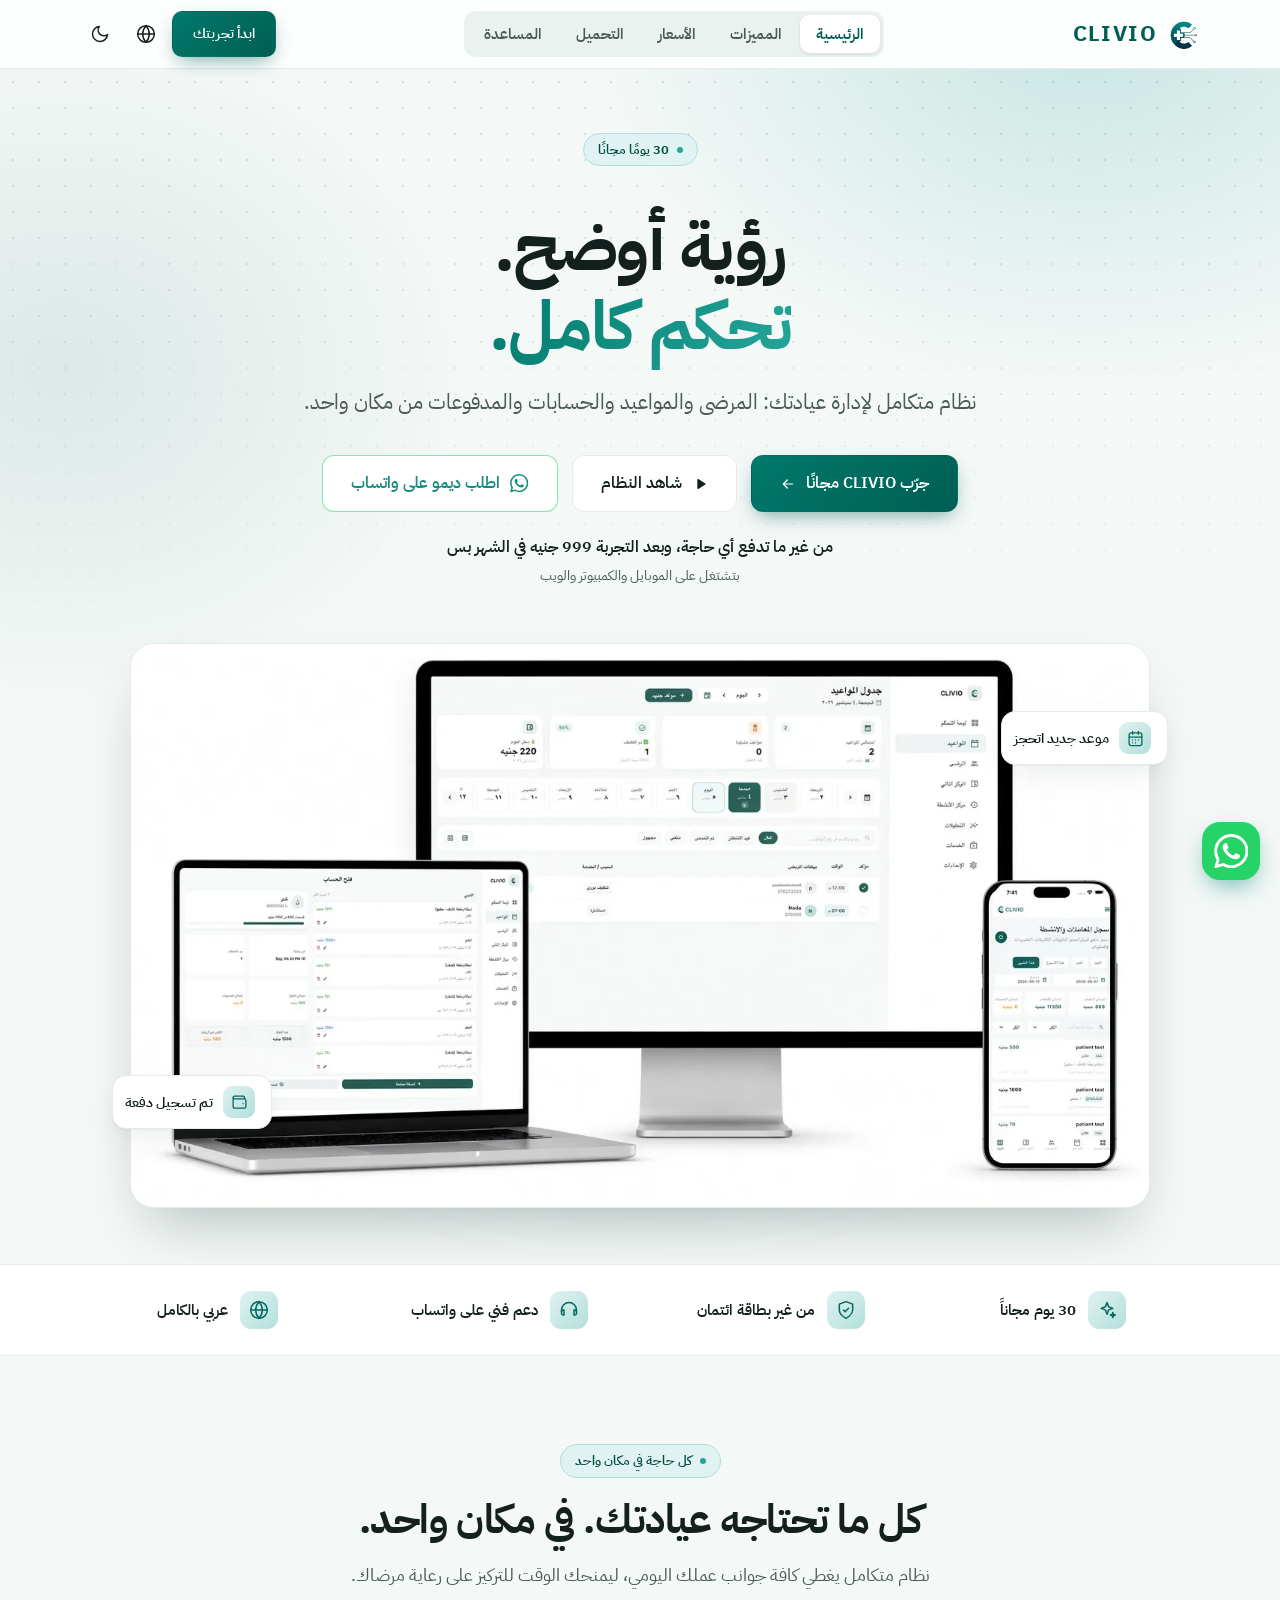
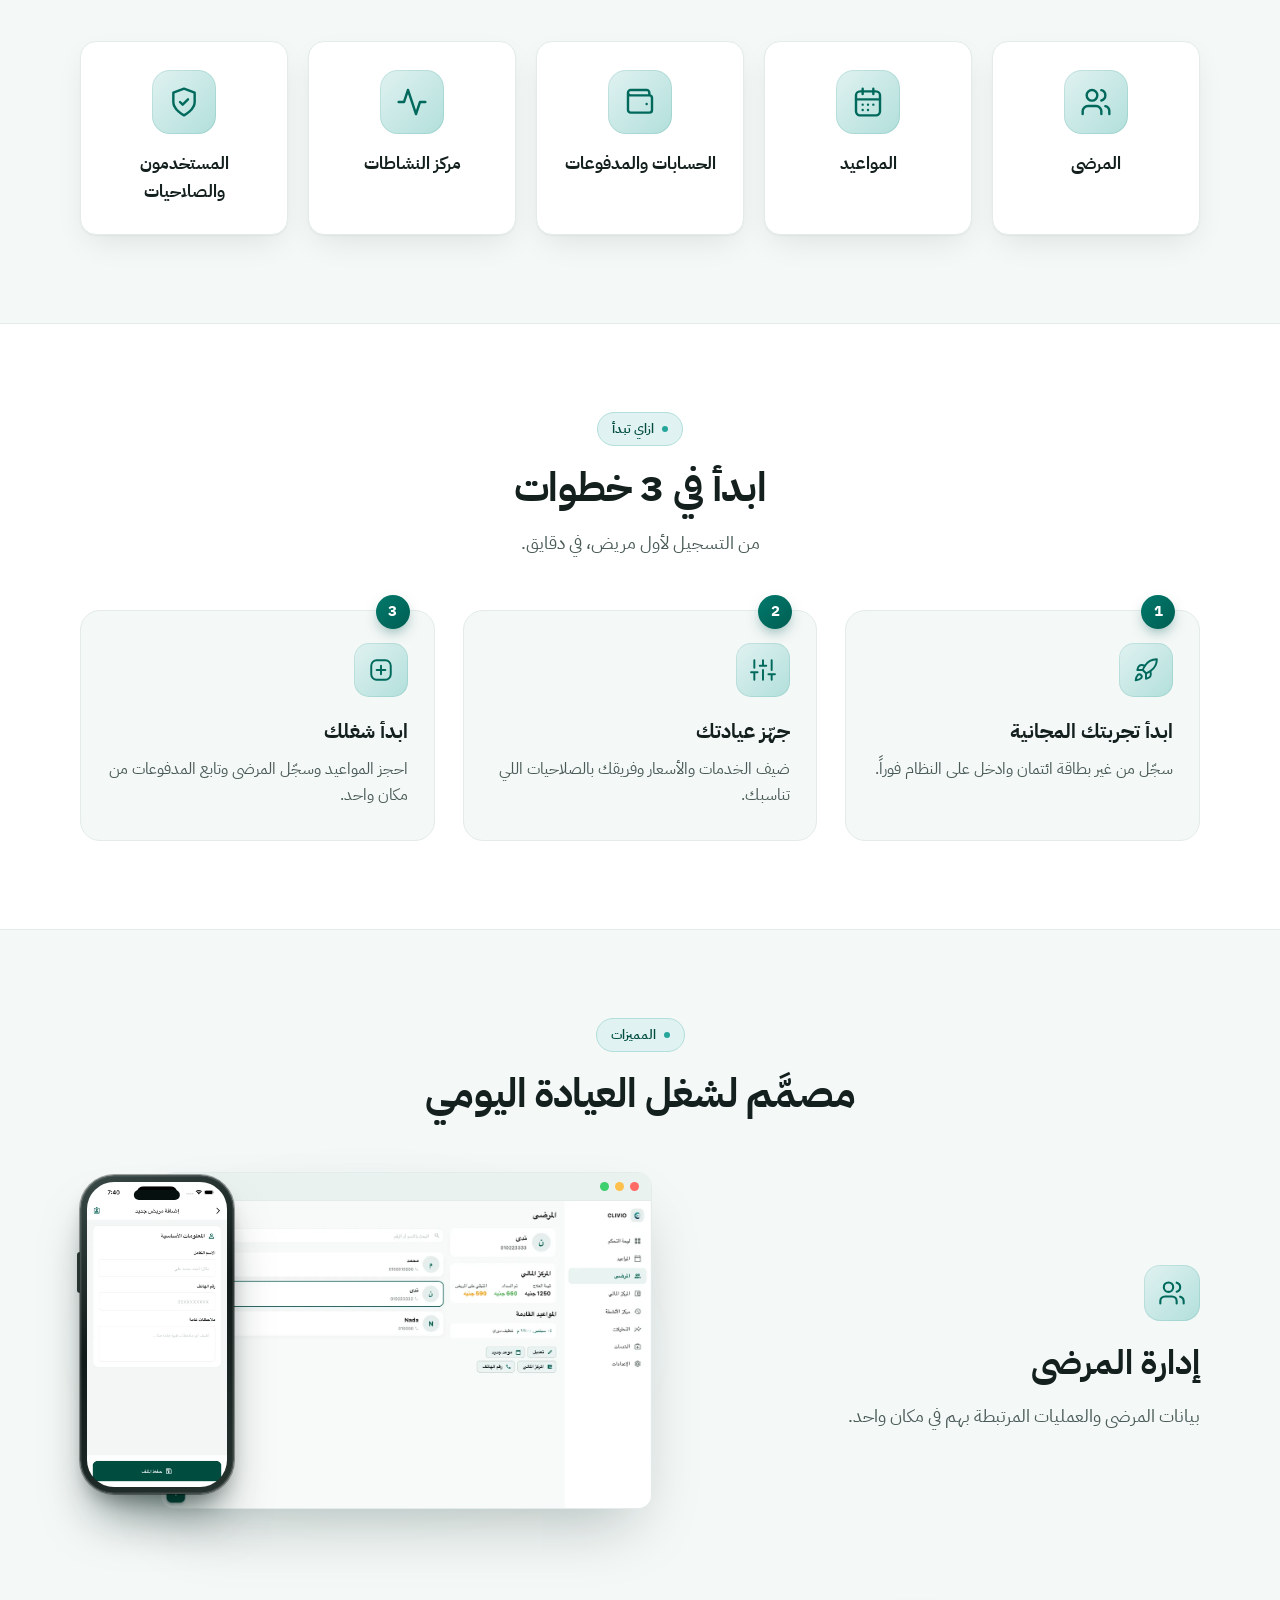
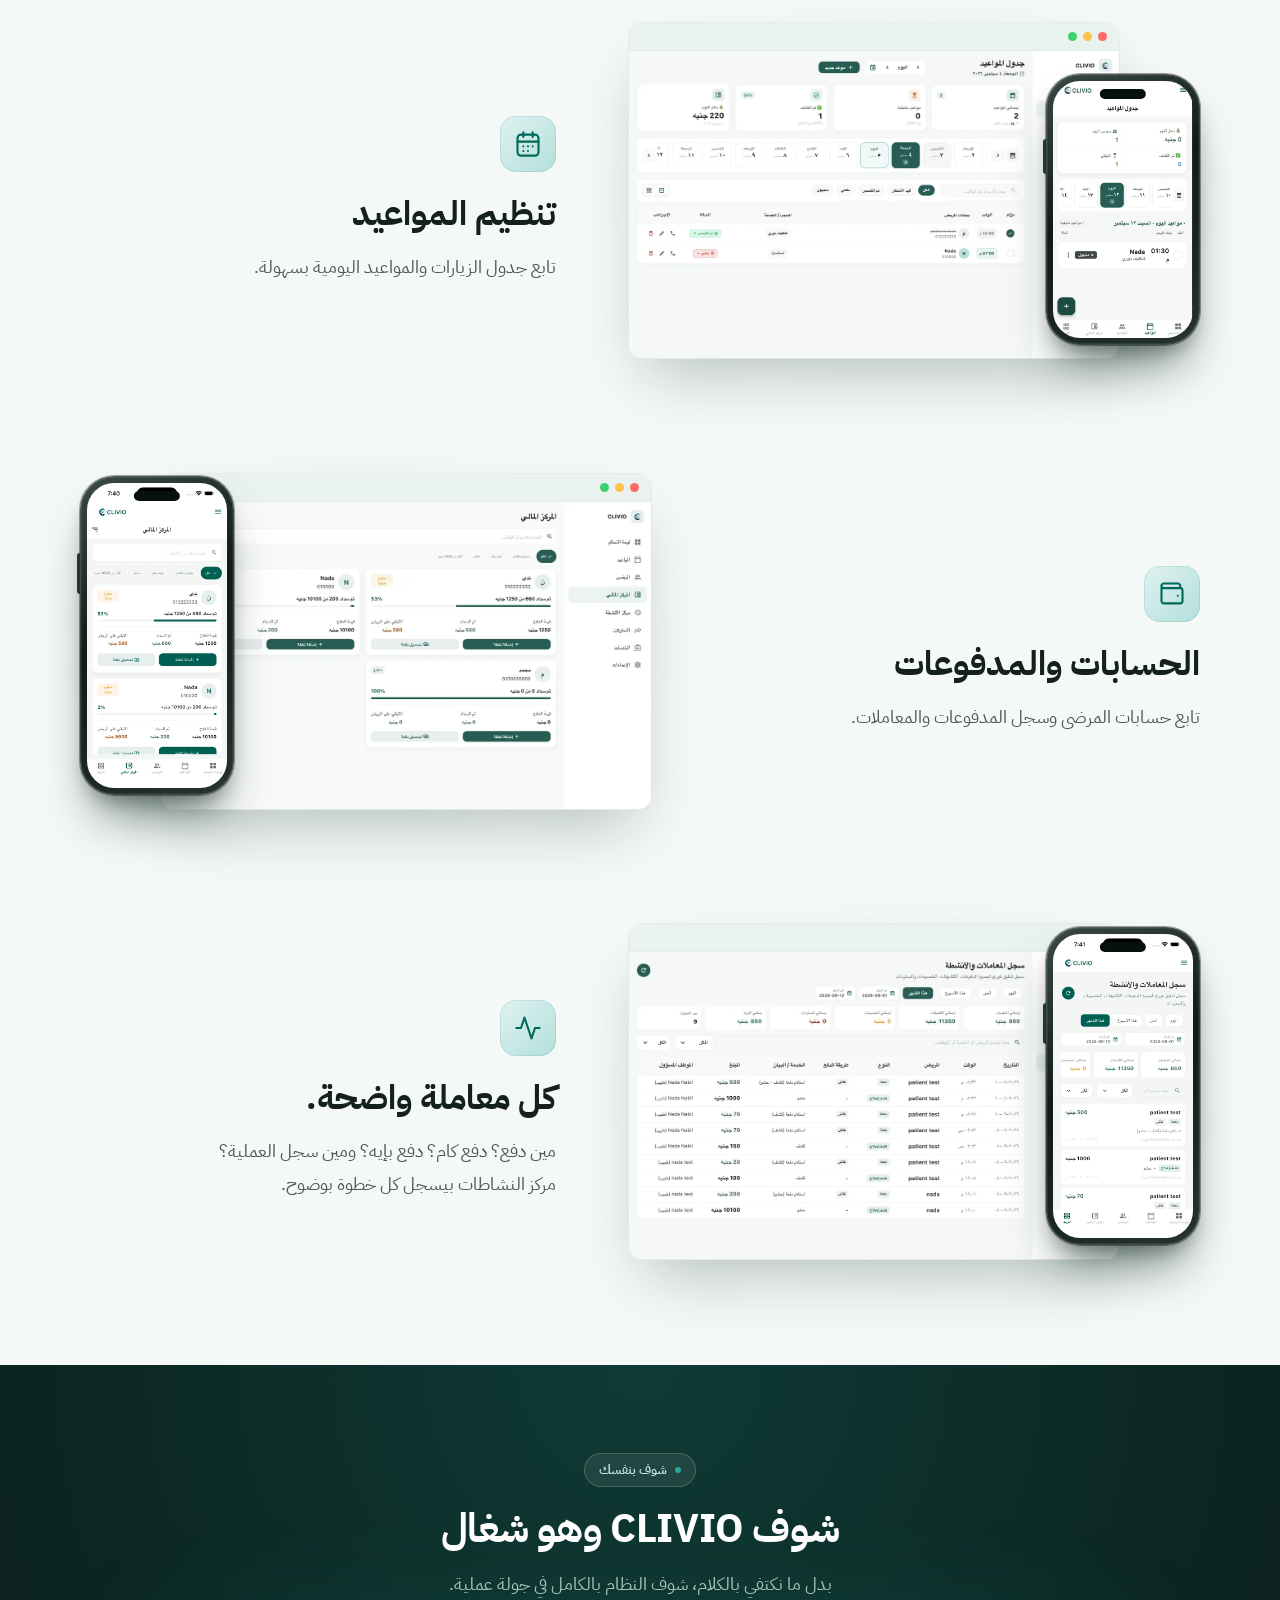
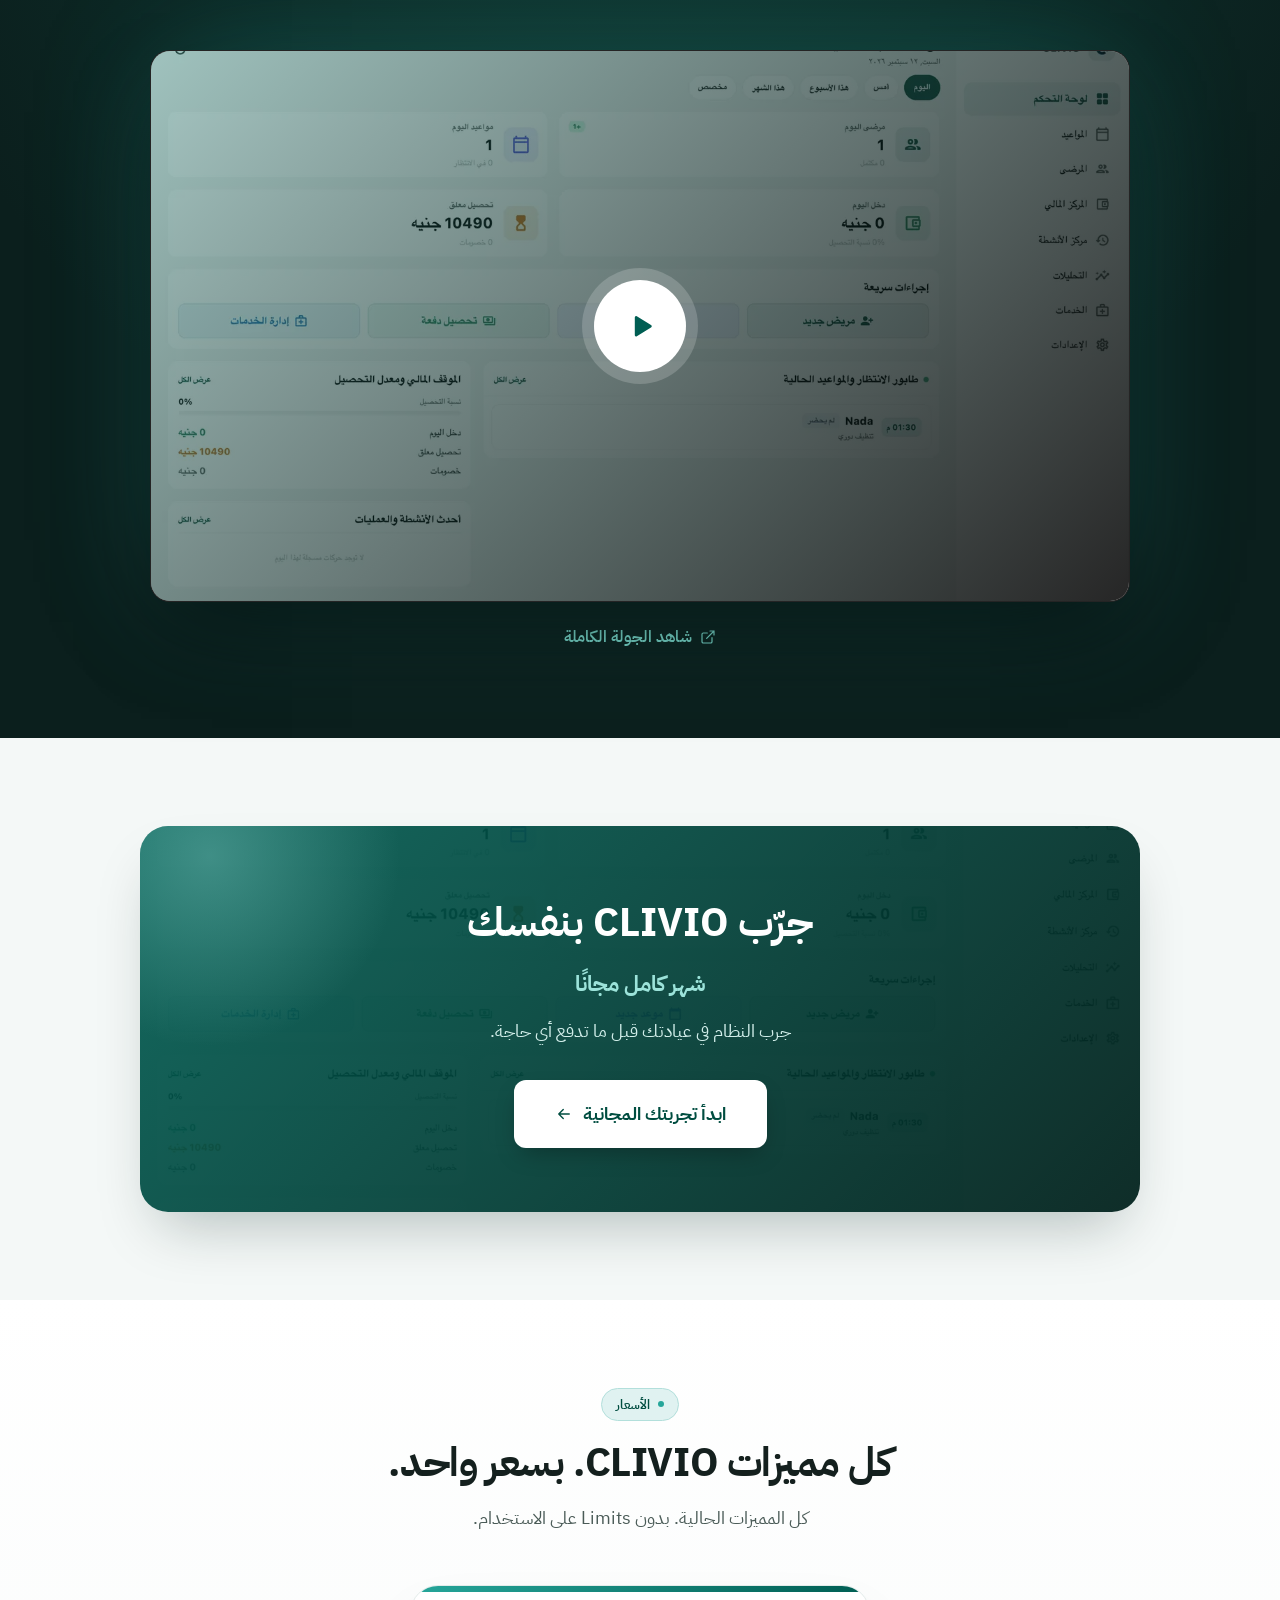
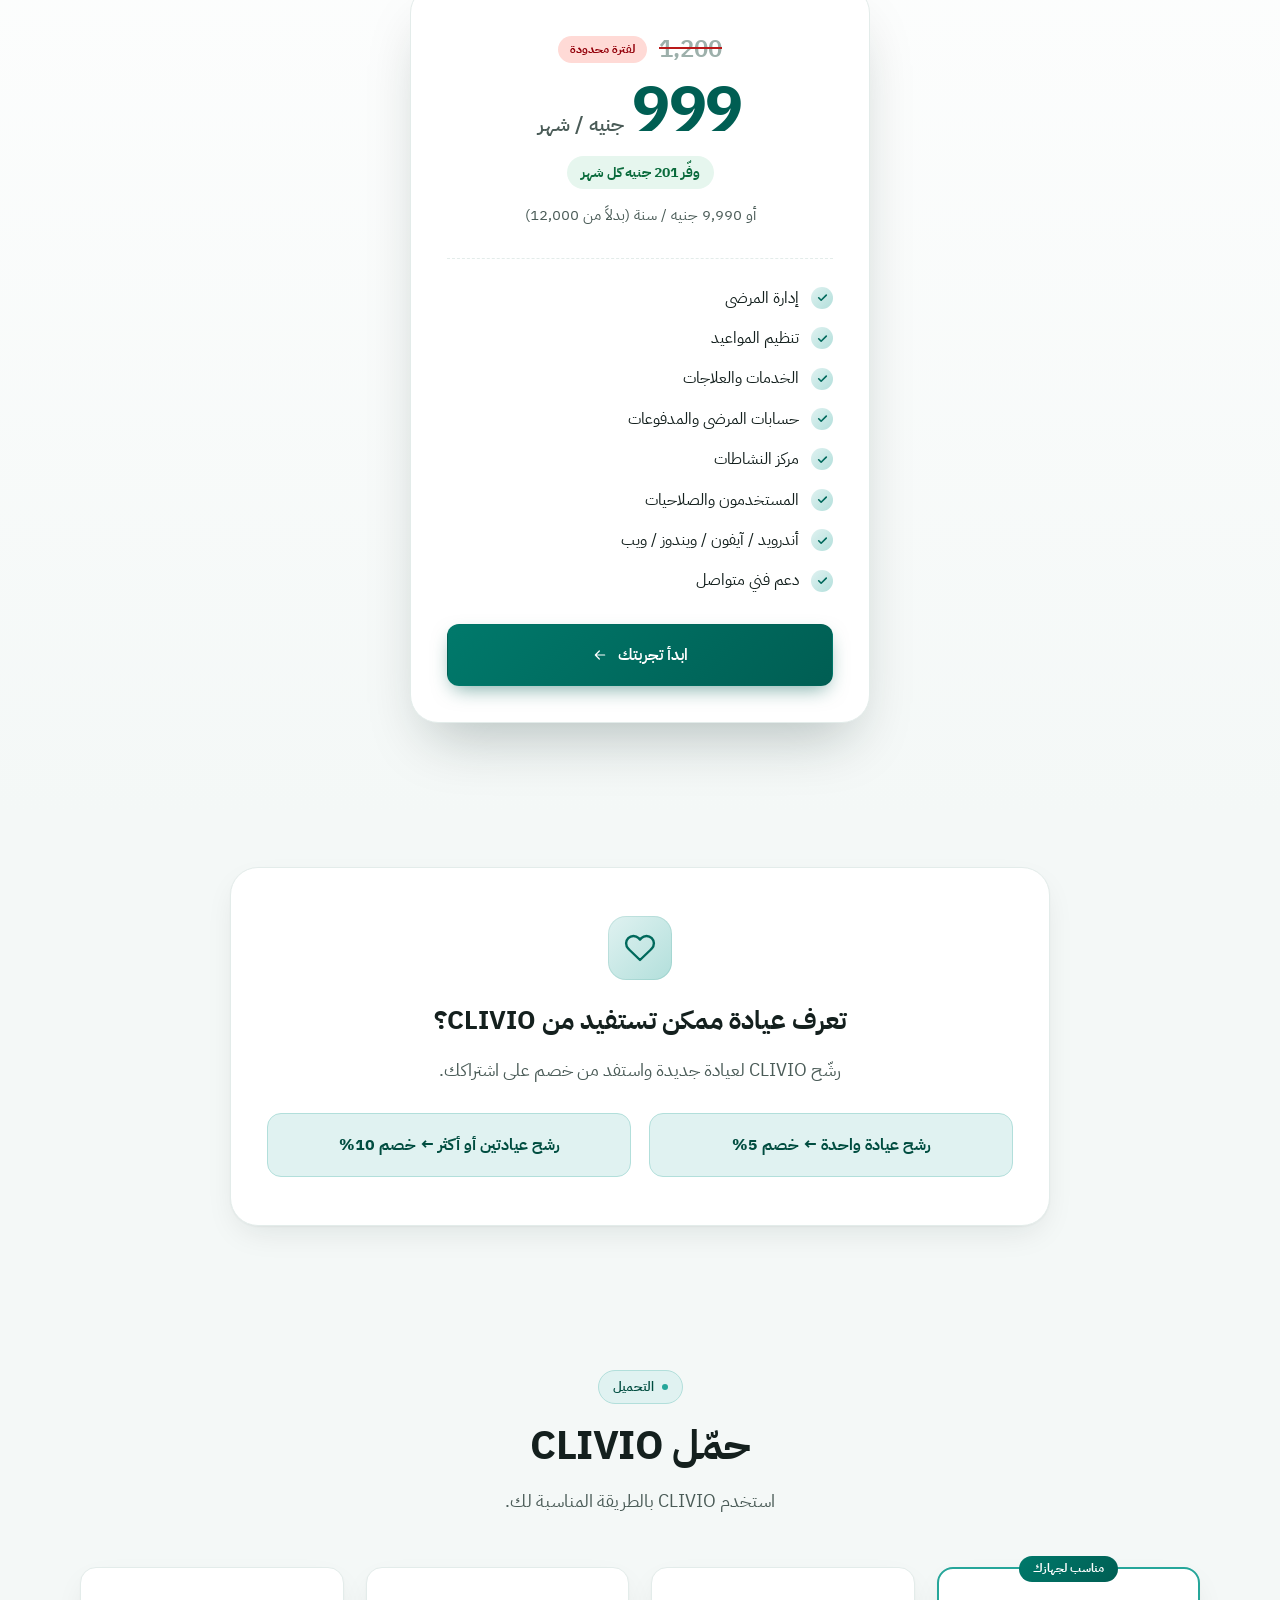
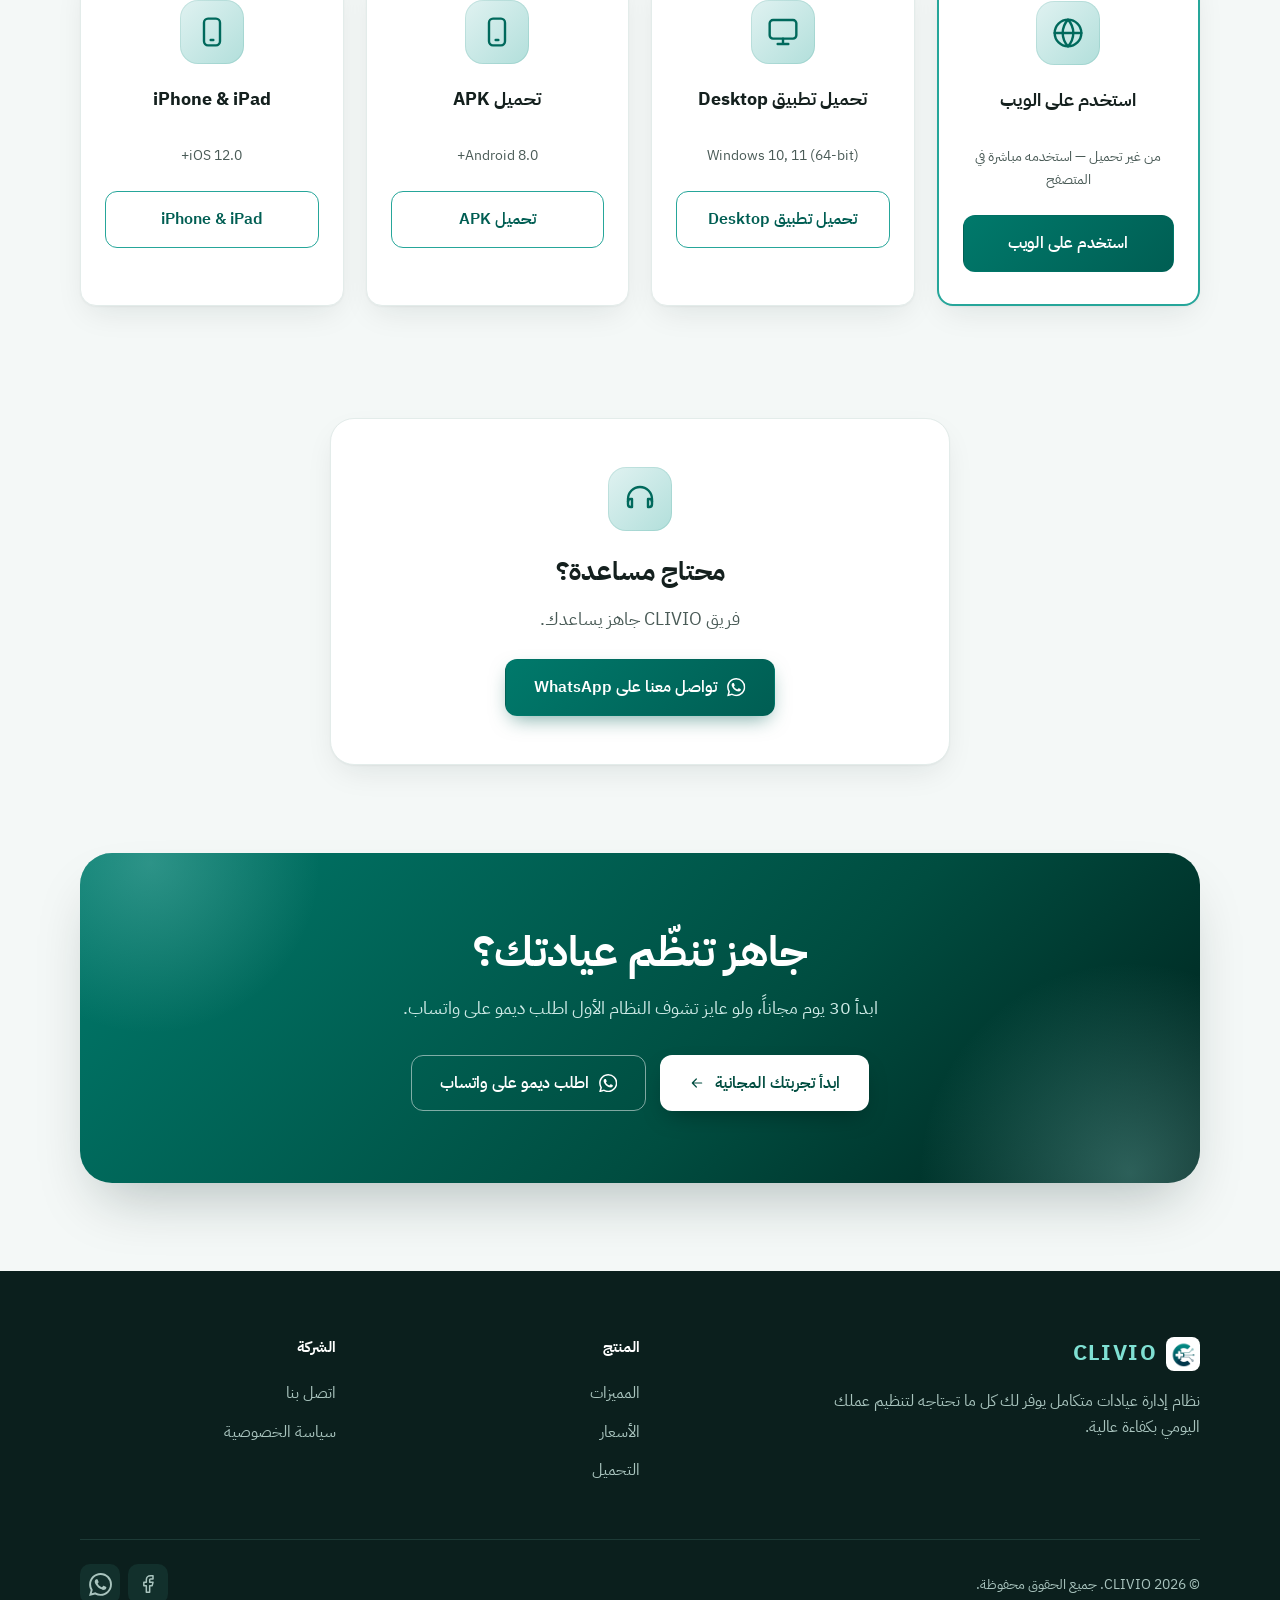
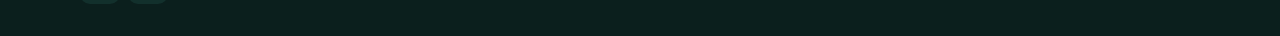
==== commit 83b1096b: "link download buttons to GitHub Releases assets" ====
--- a/index.html
+++ b/index.html
@@ -257,8 +257,8 @@
     </div>
     <div class="dl-grid">
       <div class="dl reveal" data-platform="web"><span class="badge-ico"><svg class="icon"><use href="#i-globe"/></svg></span><h3 data-i18n="download_web">استخدم على الويب</h3><small data-i18n="download_web_desc">من غير تحميل — استخدمه مباشرة في المتصفح</small><a class="btn" href="https://clinic-management-system.nadanabil2307.workers.dev/" data-track="trial" data-i18n="download_web">استخدم على الويب</a></div>
-      <div class="dl reveal" style="--d:.07s" data-platform="windows"><span class="badge-ico"><svg class="icon"><use href="#i-monitor"/></svg></span><h3 data-i18n="download_windows">تحميل تطبيق Desktop</h3><small>Windows 10, 11 (64-bit)</small><a class="btn" href="https://drive.google.com/file/d/1Wji_L-Z0Gyoa25POiGdhN2ygeWK4vPuy/view?usp=drive_link" data-track="download" target="_blank" rel="noopener" data-i18n="download_windows">تحميل تطبيق Desktop</a></div>
-      <div class="dl reveal" style="--d:.14s" data-platform="android"><span class="badge-ico"><svg class="icon"><use href="#i-phone"/></svg></span><h3 id="android-title" data-i18n="download_android">تحميل APK</h3><small>Android 8.0+</small><a class="btn" id="android-btn" href="https://drive.google.com/file/d/1MSBcRLPl1YcD3rgekIEvhv31WMGltvZV/view?usp=drive_link" data-track="download" target="_blank" rel="noopener" data-i18n="download_android">تحميل APK</a></div>
+      <div class="dl reveal" style="--d:.07s" data-platform="windows"><span class="badge-ico"><svg class="icon"><use href="#i-monitor"/></svg></span><h3 data-i18n="download_windows">تحميل تطبيق Desktop</h3><small>Windows 10, 11 (64-bit)</small><a class="btn" href="https://github.com/nadanabill/clivio/releases/latest/download/CLIVIO-Setup-1.0.0.exe" data-track="download" data-i18n="download_windows">تحميل تطبيق Desktop</a></div>
+      <div class="dl reveal" style="--d:.14s" data-platform="android"><span class="badge-ico"><svg class="icon"><use href="#i-phone"/></svg></span><h3 id="android-title" data-i18n="download_android">تحميل APK</h3><small>Android 8.0+</small><a class="btn" id="android-btn" href="https://github.com/nadanabill/clivio/releases/latest/download/app-release.apk" data-track="download" data-i18n="download_android">تحميل APK</a></div>
       <div class="dl reveal" style="--d:.21s" data-platform="ios"><span class="badge-ico"><svg class="icon"><use href="#i-phone"/></svg></span><h3 data-i18n="download_ios">iPhone &amp; iPad</h3><small>iOS 12.0+</small><a class="btn" href="https://apps.apple.com/eg/app/clivio/id6812133865" data-track="download" target="_blank" rel="noopener" data-i18n="download_ios">iPhone &amp; iPad</a></div>
     </div>
   </div>
--- a/css/style.css
+++ b/css/style.css
@@ -151,15 +151,23 @@
 .feature .badge-ico{width:56px;height:56px;font-size:28px;border-radius:16px}
 .feature h3{margin-top:20px;font-size:clamp(26px,3.4vw,34px);font-weight:700;line-height:1.3}
 .feature p{margin-top:14px;font-size:18px;color:var(--muted);line-height:1.85}
-.shots{position:relative;display:flex;align-items:flex-end;gap:18px}
-.shots::before{content:"";position:absolute;inset:6% 4%;background:radial-gradient(closest-side,rgba(38,166,154,.30),transparent);filter:blur(28px);z-index:0}
-.desk{position:relative;z-index:1;flex:4;border-radius:14px;overflow:hidden;background:var(--surface);border:1px solid var(--border);box-shadow:var(--shadow-lg)}
+.shots{position:relative;padding-bottom:3%}
+.shots::before{content:"";position:absolute;inset:4% 2% 6%;background:radial-gradient(closest-side,rgba(38,166,154,.30),transparent);filter:blur(30px);z-index:0}
+.desk{position:relative;z-index:1;width:86%;border-radius:14px;overflow:hidden;background:var(--surface);border:1px solid var(--border);box-shadow:var(--shadow-lg)}
 .desk .bar{display:flex;gap:6px;padding:9px 12px;background:var(--bg2);border-bottom:1px solid var(--border)}
 .desk .bar i{width:9px;height:9px;border-radius:50%;background:#d3dcda}
 .desk .bar i:nth-child(1){background:#ff6b64}.desk .bar i:nth-child(2){background:#ffc14d}.desk .bar i:nth-child(3){background:#3ecf6e}
-.phone{position:relative;z-index:1;flex:1;border:6px solid #14201E;border-radius:26px;overflow:hidden;background:#14201E;box-shadow:var(--shadow-lg)}
-.phone::before{content:"";position:absolute;top:5px;left:50%;transform:translateX(-50%);width:34%;height:6px;border-radius:6px;background:#14201E;z-index:2}
-.desk img,.phone img{width:100%;height:auto}
+/* phone: metal-edged bezel, dynamic island, side button; overlaps the desktop window for depth */
+.phone{position:absolute;z-index:2;inset-inline-end:0;bottom:9%;width:27%;min-width:104px;padding:7px;border-radius:34px;
+  background:linear-gradient(150deg,#3a4a47 0%,#101a18 45%,#26332f 100%);
+  box-shadow:inset 0 0 0 1.5px rgba(255,255,255,.14),0 0 0 1px rgba(0,0,0,.35),0 34px 50px -16px rgba(0,32,27,.55),0 12px 20px -8px rgba(0,0,0,.35)}
+.phone::before{content:"";position:absolute;top:15px;left:50%;transform:translateX(-50%);width:30%;height:10px;border-radius:8px;background:#05100f;z-index:3}
+.phone::after{content:"";position:absolute;inset-inline-end:-3px;top:24%;width:3px;height:13%;border-radius:0 3px 3px 0;background:#26332f}
+[dir=rtl] .phone::after{border-radius:3px 0 0 3px}
+.feature.rev .phone{inset-inline-end:auto;inset-inline-start:0}
+.feature.rev .desk{margin-inline-start:auto}
+.desk img{width:100%;height:auto}
+.phone img{width:100%;height:auto;border-radius:27px;display:block;background:#fff}
 
 /* video */
 .video{background:radial-gradient(60% 80% at 50% 0%,#0f3b35,var(--dark));color:#fff}
@@ -299,5 +307,6 @@
   .bottom{justify-content:center;text-align:center}
 }
 @media (max-width:560px){.cta-row .btn{width:100%}.dl-grid{grid-template-columns:1fr}}
+@media (max-width:560px){.phone{width:31%;min-width:92px;padding:5px;border-radius:26px}.phone::before{top:11px;height:8px}.phone img{border-radius:21px}}
 @media (max-width:420px){.brand{font-size:20px}.strip .it{font-size:13px;gap:8px}.strip .ico{width:32px;height:32px;font-size:17px}}
 @media (prefers-reduced-motion:reduce){html{scroll-behavior:auto}*,*::before,*::after{animation:none!important;transition:none!important}.js .reveal{opacity:1;transform:none}}
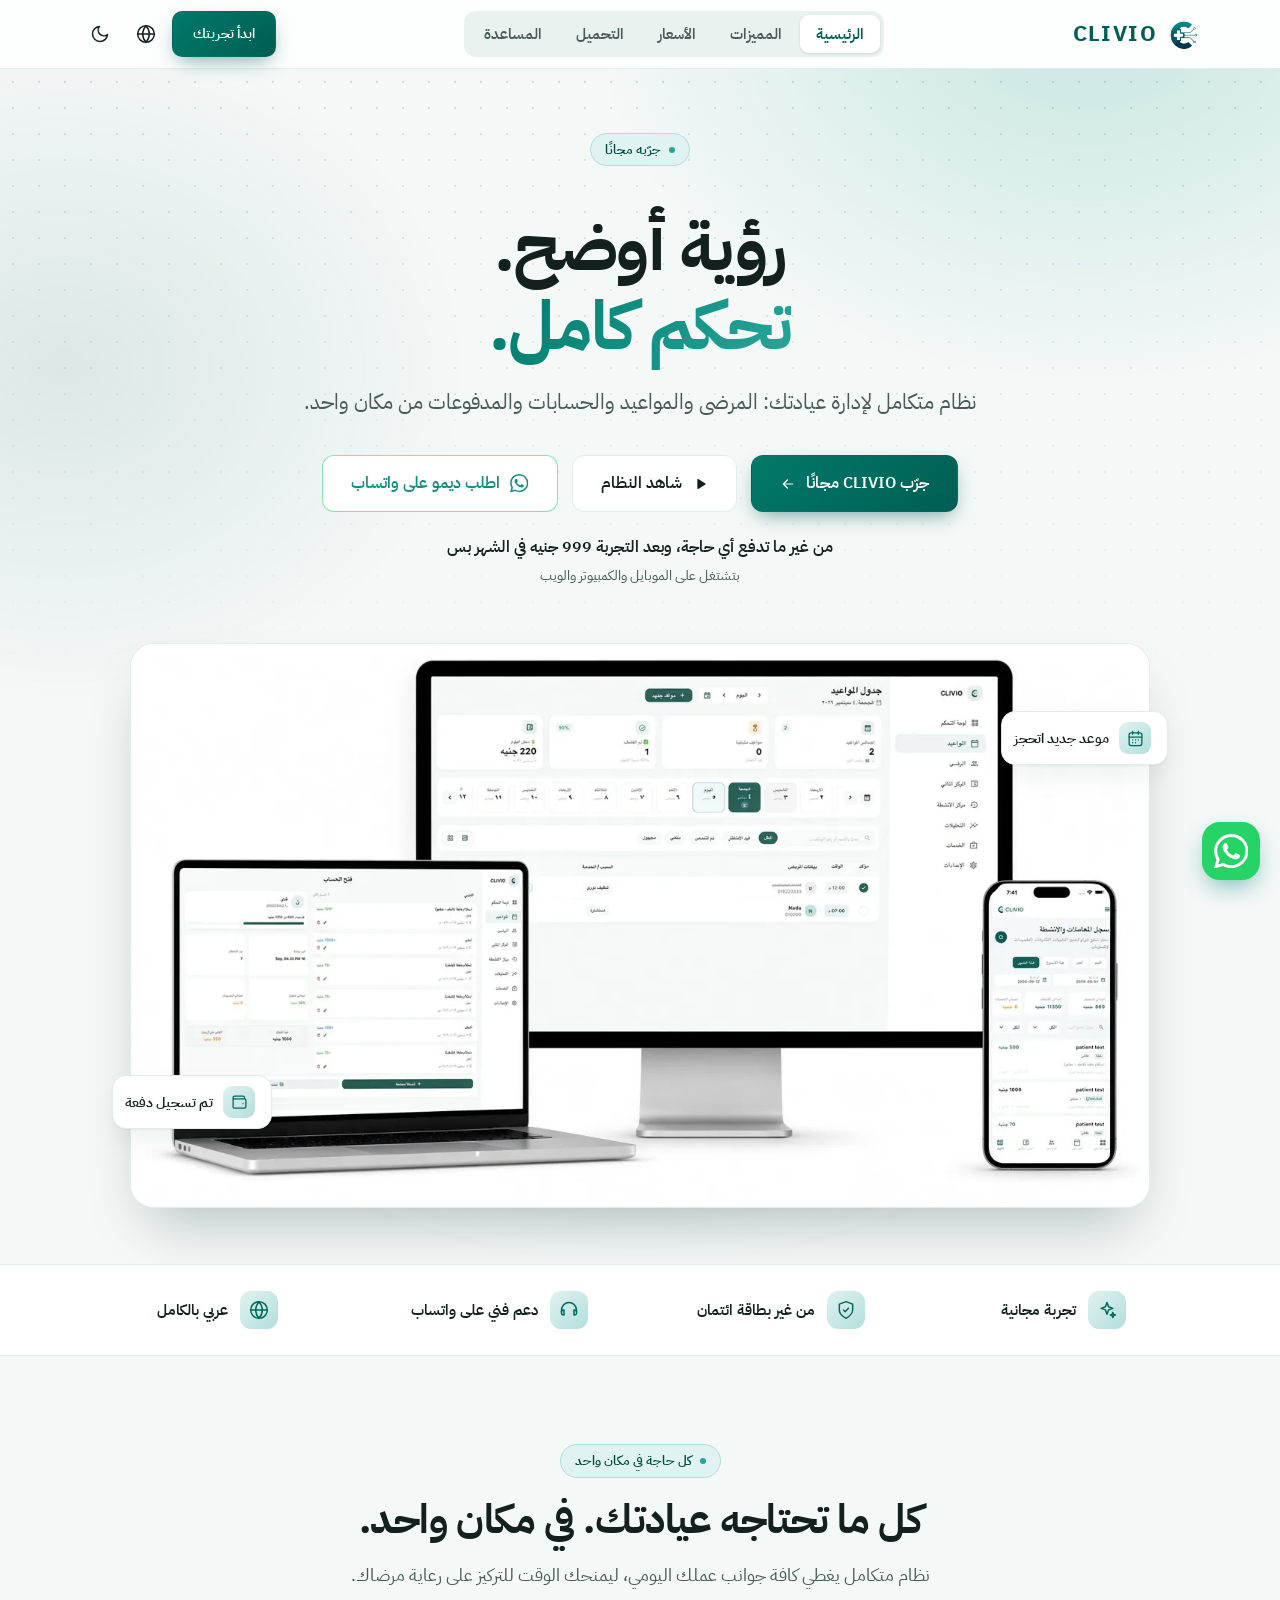
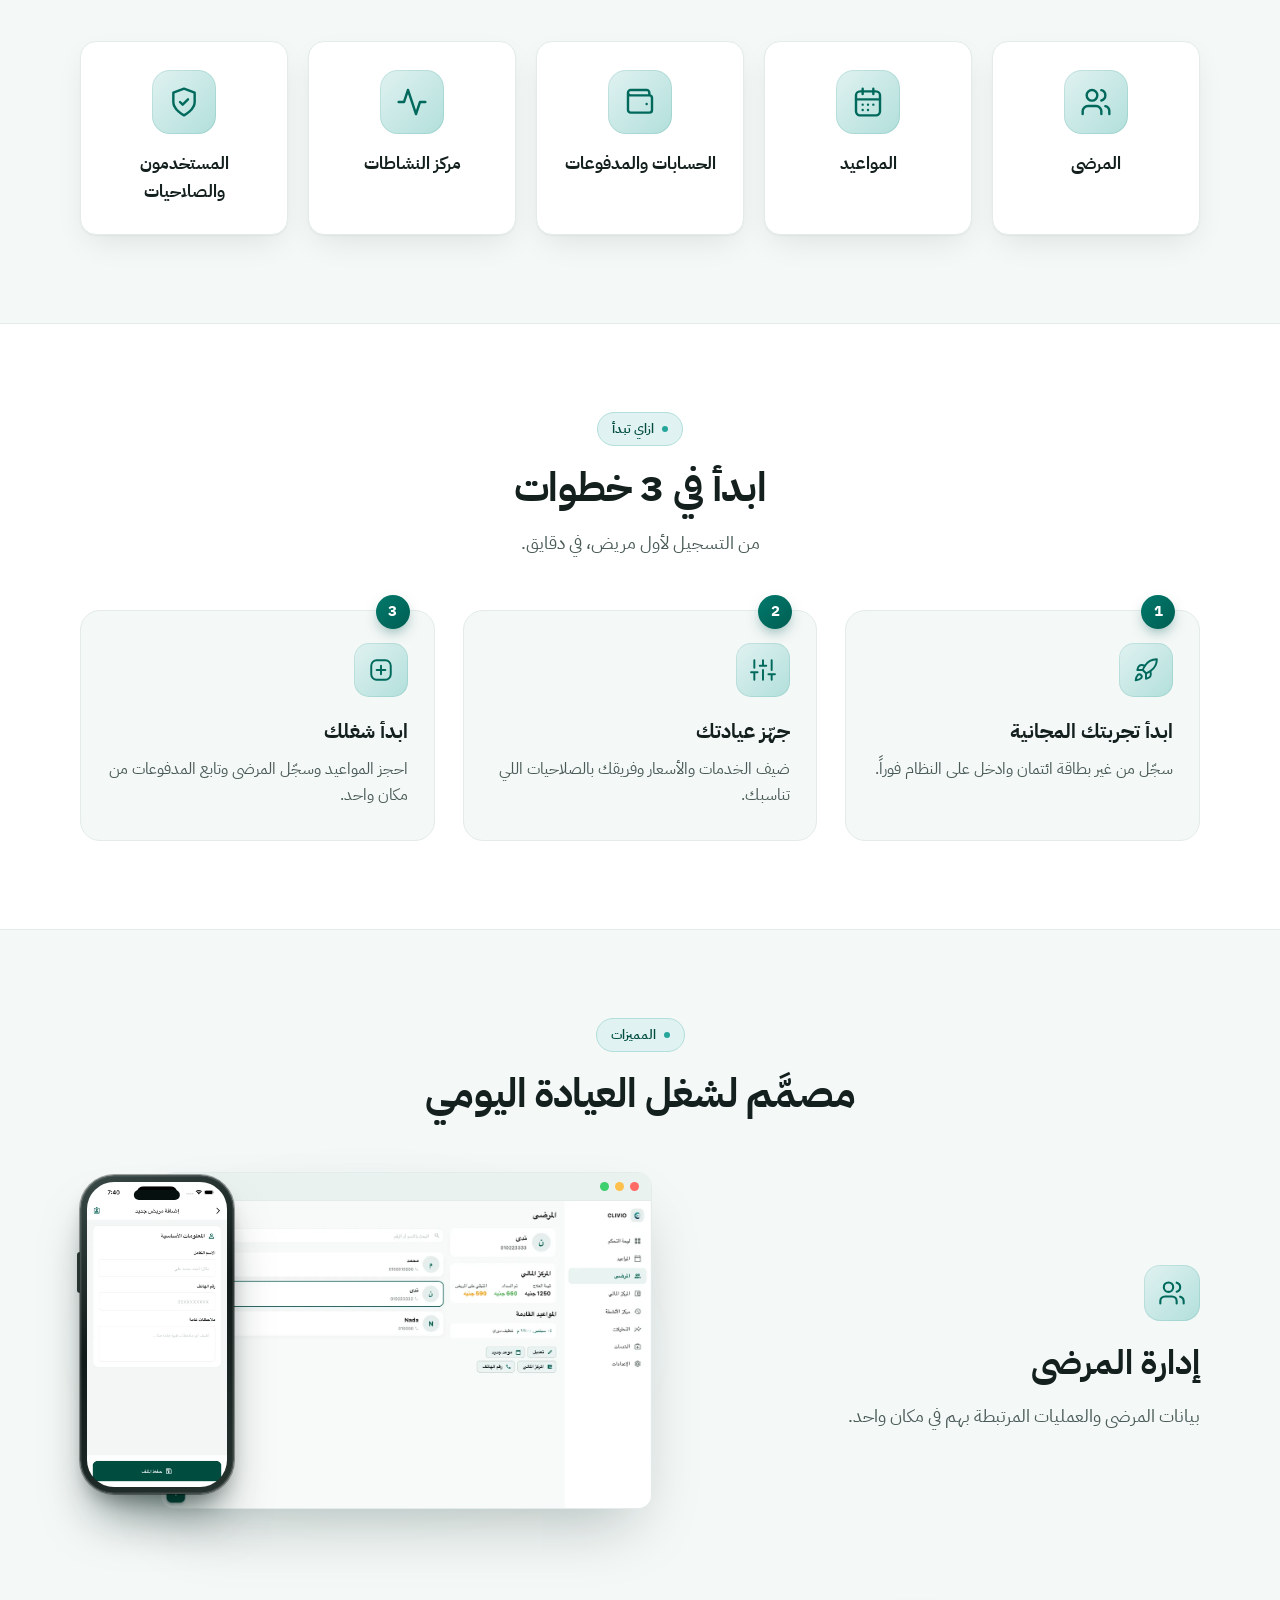
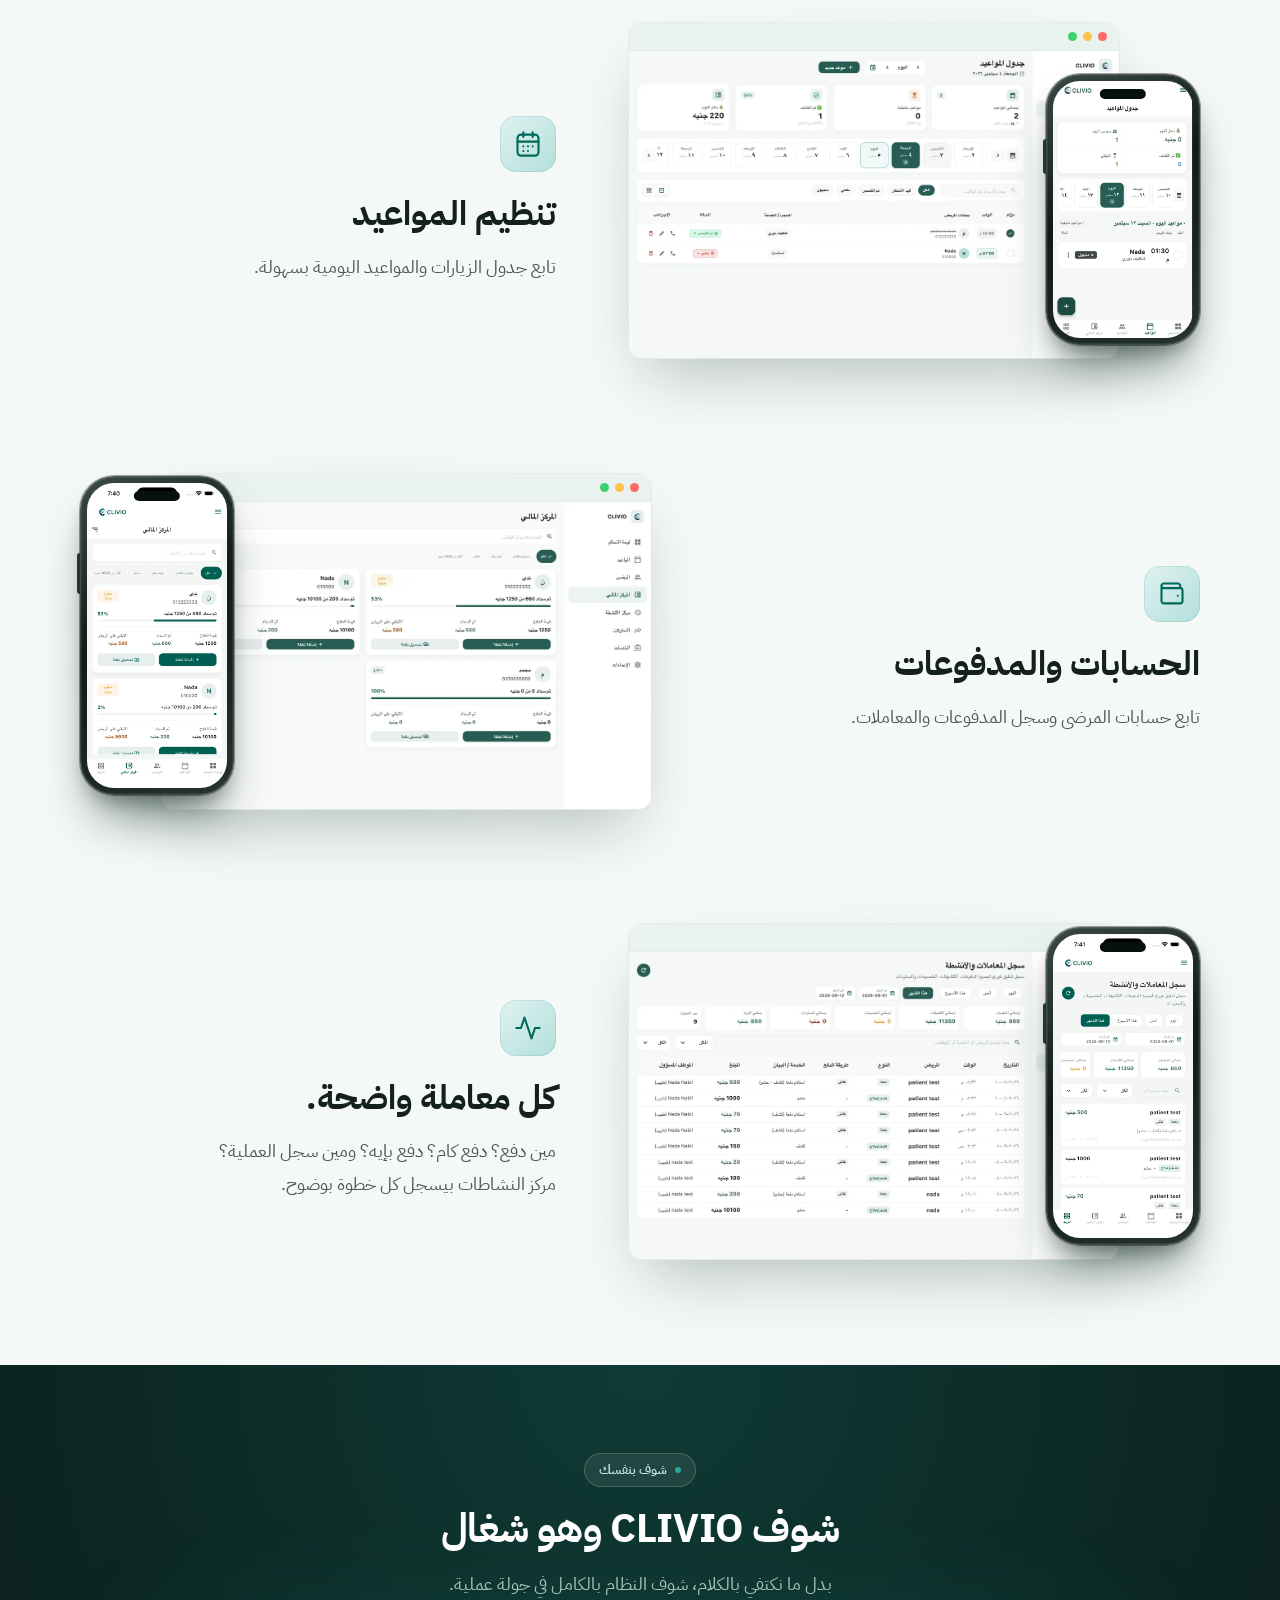
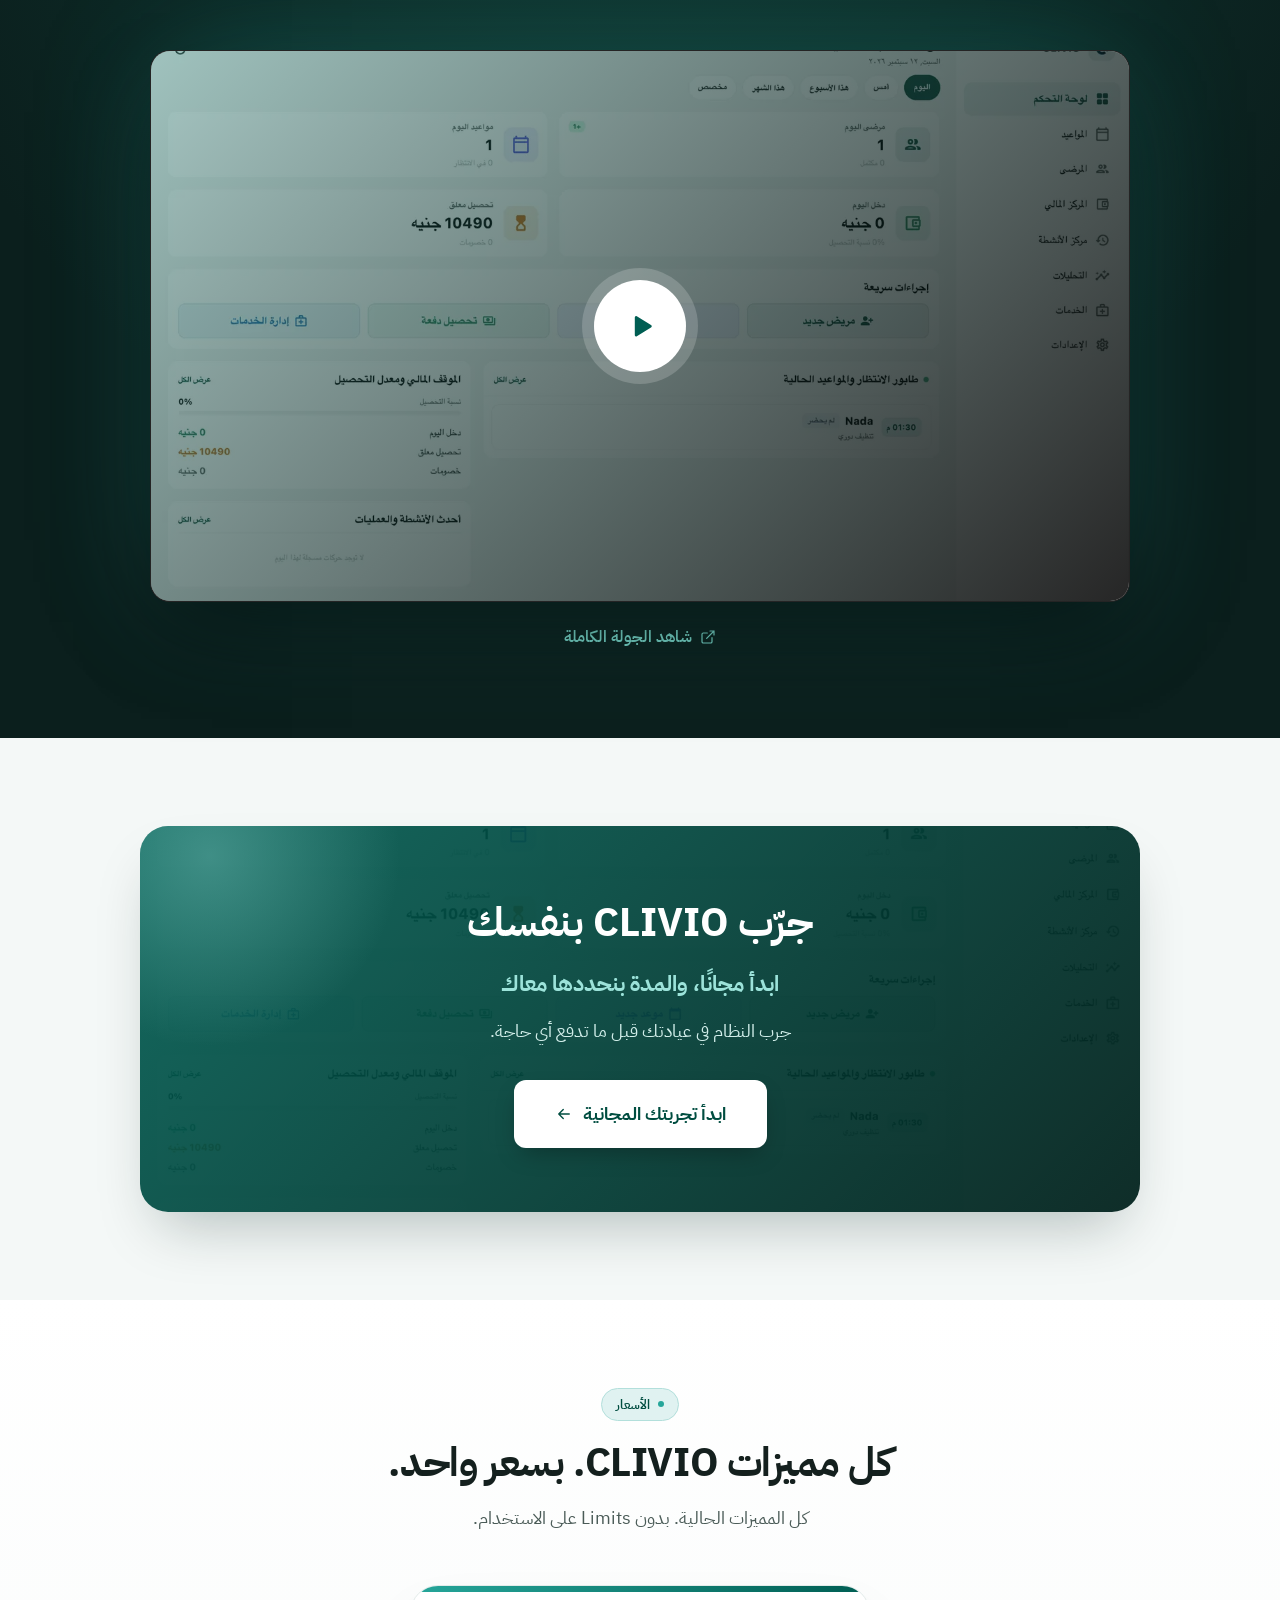
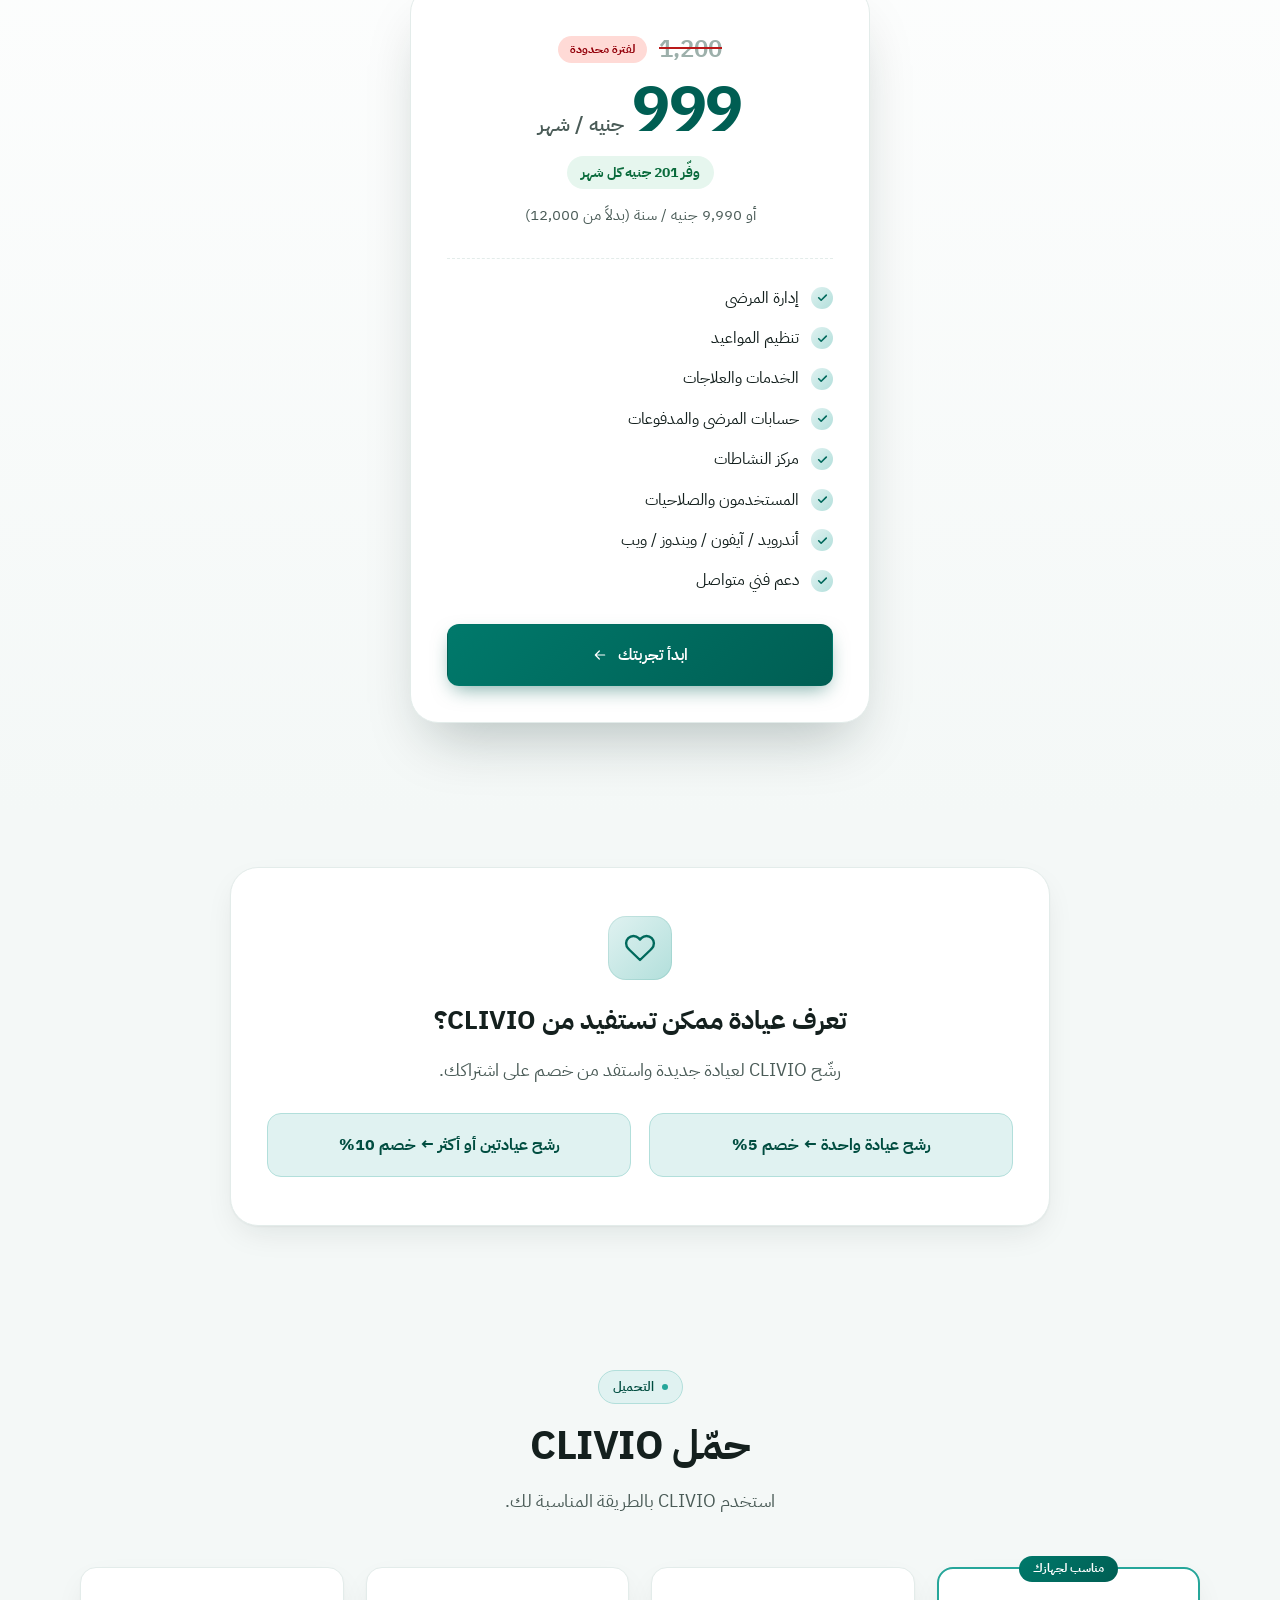
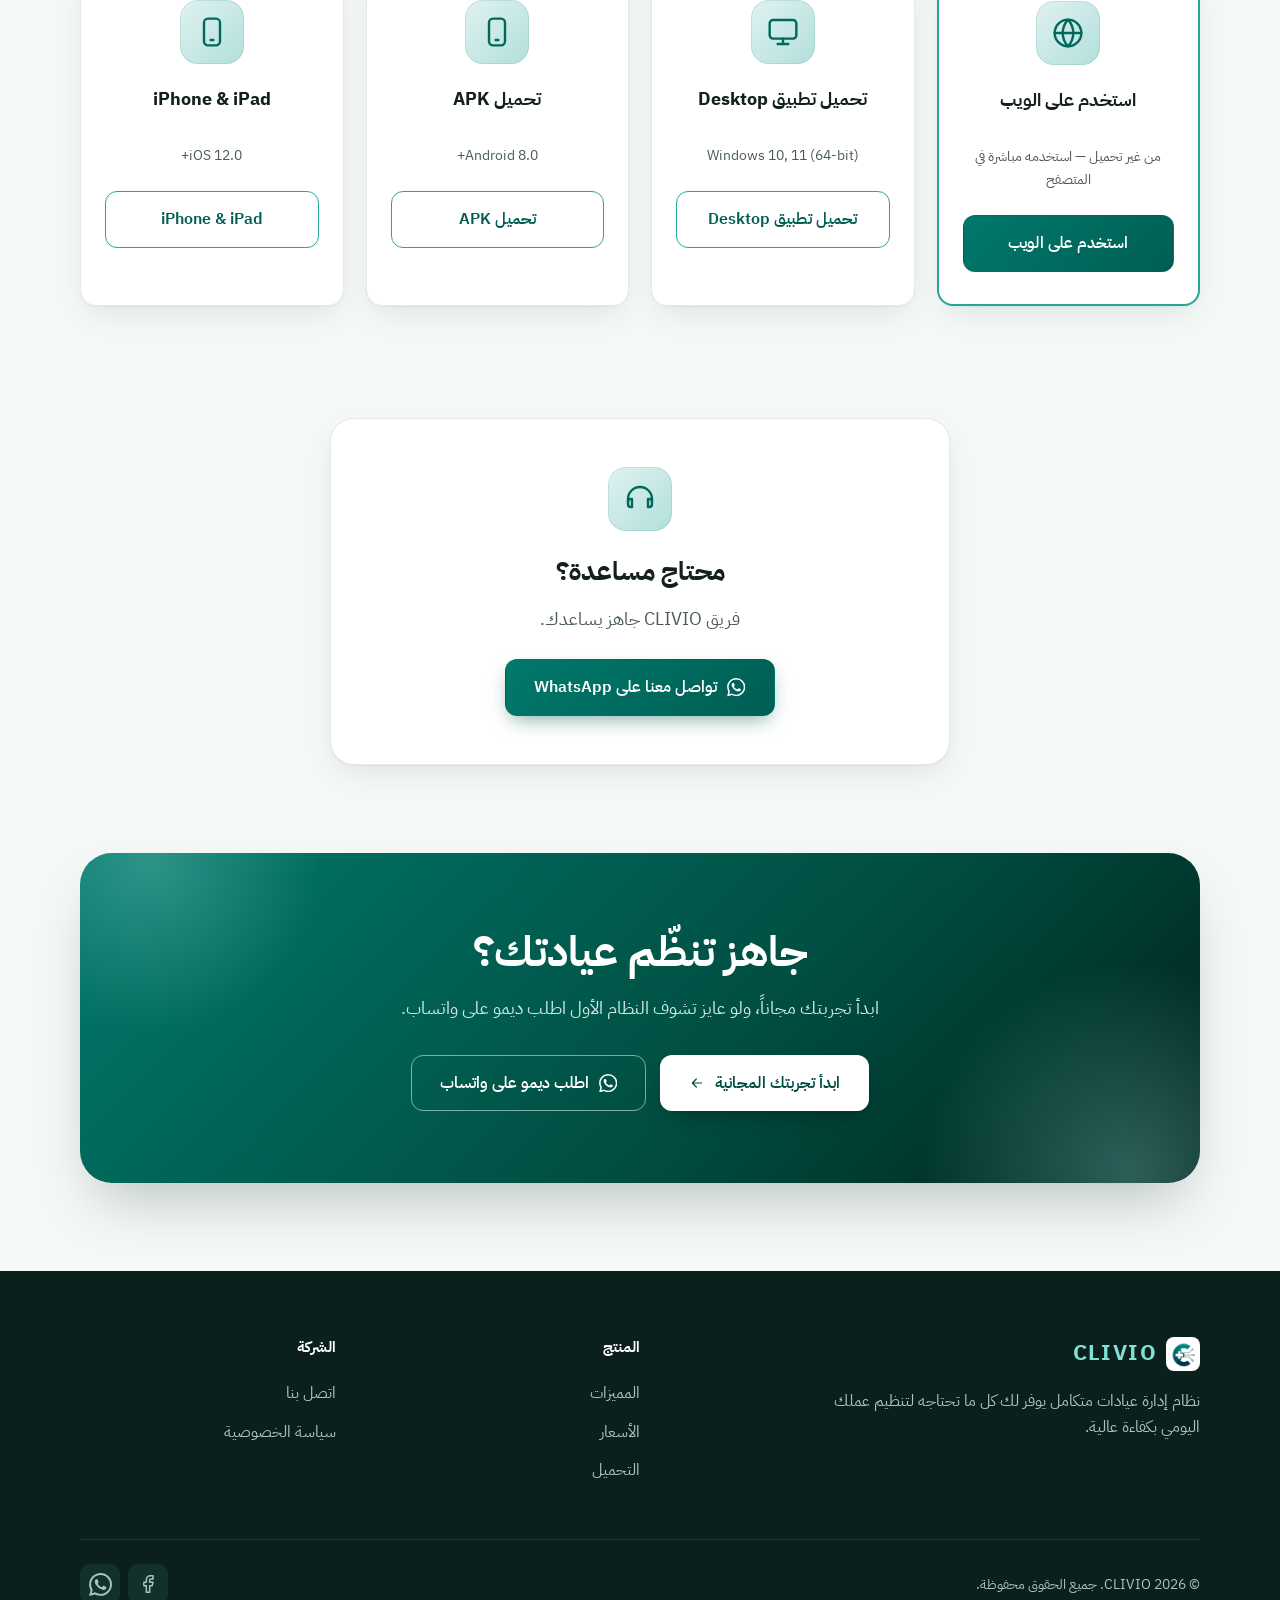
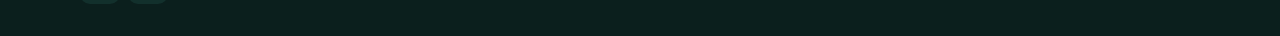
==== commit 266205c6: "remove fixed 30-day trial wording" ====
--- a/index.html
+++ b/index.html
@@ -5,20 +5,20 @@
 <meta name="viewport" content="width=device-width, initial-scale=1">
 <meta name="theme-color" content="#005E53">
 <title>CLIVIO | نظام إدارة العيادات – مواعيد ومرضى وحسابات</title>
-<meta name="description" content="CLIVIO نظام متكامل لإدارة العيادات: المرضى والمواعيد والحسابات والمدفوعات والفريق في مكان واحد. جرّبه 30 يومًا مجانًا على الموبايل والكمبيوتر والويب.">
+<meta name="description" content="CLIVIO نظام متكامل لإدارة العيادات: المرضى والمواعيد والحسابات والمدفوعات والفريق في مكان واحد. جرّبه مجانًا على الموبايل والكمبيوتر والويب.">
 <link rel="canonical" href="https://nadanabill.github.io/clivio/">
 <meta property="og:type" content="website">
 <meta property="og:locale" content="ar_EG">
 <meta property="og:site_name" content="CLIVIO">
 <meta property="og:title" content="CLIVIO | نظام إدارة العيادات">
-<meta property="og:description" content="المرضى والمواعيد والحسابات والمدفوعات في مكان واحد. 30 يومًا مجانًا.">
+<meta property="og:description" content="المرضى والمواعيد والحسابات والمدفوعات في مكان واحد. جرّبه مجانًا.">
 <meta property="og:url" content="https://nadanabill.github.io/clivio/">
 <meta property="og:image" content="https://nadanabill.github.io/clivio/og-image.jpg">
 <meta property="og:image:width" content="1200">
 <meta property="og:image:height" content="630">
 <meta name="twitter:card" content="summary_large_image">
 <meta name="twitter:title" content="CLIVIO | نظام إدارة العيادات">
-<meta name="twitter:description" content="المرضى والمواعيد والحسابات والمدفوعات في مكان واحد. 30 يومًا مجانًا.">
+<meta name="twitter:description" content="المرضى والمواعيد والحسابات والمدفوعات في مكان واحد. جرّبه مجانًا.">
 <meta name="twitter:image" content="https://nadanabill.github.io/clivio/og-image.jpg">
 <link rel="icon" type="image/png" href="img/favicon.png">
 <link rel="apple-touch-icon" href="icons/Icon-192.png">
@@ -101,7 +101,7 @@
 <main>
 <section class="hero" id="home">
   <div class="container">
-    <span class="eyebrow"><span data-i18n="hero_label">30 يومًا مجانًا</span></span>
+    <span class="eyebrow"><span data-i18n="hero_label">جرّبه مجانًا</span></span>
     <h1 data-i18n="hero_title">رؤية أوضح.<br><span class="grad">تحكم كامل.</span></h1>
     <p class="sub" data-i18n="hero_subtitle_1">نظام متكامل لإدارة عيادتك: المرضى والمواعيد والحسابات والمدفوعات من مكان واحد.</p>
     <div class="cta-row">
@@ -121,7 +121,7 @@
 
 <div class="strip-wrap">
   <div class="container strip" style="display:grid">
-    <div class="it"><span class="ico"><svg class="icon"><use href="#i-sparkle"/></svg></span><span data-i18n="trust_1">30 يوم مجاناً</span></div>
+    <div class="it"><span class="ico"><svg class="icon"><use href="#i-sparkle"/></svg></span><span data-i18n="trust_1">تجربة مجانية</span></div>
     <div class="it"><span class="ico"><svg class="icon"><use href="#i-shield"/></svg></span><span data-i18n="trust_2">من غير بطاقة ائتمان</span></div>
     <div class="it"><span class="ico"><svg class="icon"><use href="#i-headset"/></svg></span><span data-i18n="trust_3">دعم فني على واتساب</span></div>
     <div class="it"><span class="ico"><svg class="icon"><use href="#i-globe"/></svg></span><span data-i18n="trust_4">عربي بالكامل</span></div>
@@ -203,7 +203,7 @@
   <div class="container">
     <div class="trial-box reveal">
       <h2 data-i18n="free_trial_title">جرّب CLIVIO بنفسك</h2>
-      <div class="big" data-i18n="free_trial_subtitle">شهر كامل مجانًا</div>
+      <div class="big" data-i18n="free_trial_subtitle">ابدأ مجانًا، والمدة بنحددها معاك</div>
       <p class="d" data-i18n="free_trial_desc">جرب النظام في عيادتك قبل ما تدفع أي حاجة.</p>
       <a class="btn btn-white" href="https://clinic-management-system.nadanabil2307.workers.dev/" data-track="trial"><span data-i18n="free_trial_cta">ابدأ تجربتك المجانية</span><svg class="icon arr"><use href="#i-arrow"/></svg></a>
     </div>
@@ -279,7 +279,7 @@
   <div class="container">
     <div class="final-box reveal">
       <h2 data-i18n="cta_title">جاهز تنظّم عيادتك؟</h2>
-      <p data-i18n="cta_sub">ابدأ 30 يوم مجاناً، ولو عايز تشوف النظام الأول اطلب ديمو على واتساب.</p>
+      <p data-i18n="cta_sub">ابدأ تجربتك مجاناً، ولو عايز تشوف النظام الأول اطلب ديمو على واتساب.</p>
       <div class="cta-row">
         <a class="btn btn-white" href="https://clinic-management-system.nadanabil2307.workers.dev/" data-track="trial"><span data-i18n="free_trial_cta">ابدأ تجربتك المجانية</span><svg class="icon arr"><use href="#i-arrow"/></svg></a>
         <a class="btn btn-ghost js-wa" href="https://wa.me/201042438799?text=%D8%A3%D9%87%D9%84%D8%A7%D9%8B%D8%8C%20%D8%B9%D8%A7%D9%8A%D8%B2%20%D8%A3%D8%B9%D8%B1%D9%81%20%D8%A3%D9%83%D8%AA%D8%B1%20%D8%B9%D9%86%20CLIVIO%20%D9%88%D8%A3%D8%B7%D9%84%D8%A8%20%D8%AF%D9%8A%D9%85%D9%88" data-track="lead" target="_blank" rel="noopener"><svg class="icon wa" aria-hidden="true"><use href="#i-wa"/></svg><span data-i18n="hero_cta_demo">اطلب ديمو على واتساب</span></a>
@@ -325,7 +325,7 @@
 <a class="fab js-wa" href="https://wa.me/201042438799?text=%D8%A3%D9%87%D9%84%D8%A7%D9%8B%D8%8C%20%D8%B9%D8%A7%D9%8A%D8%B2%20%D8%A3%D8%B9%D8%B1%D9%81%20%D8%A3%D9%83%D8%AA%D8%B1%20%D8%B9%D9%86%20CLIVIO%20%D9%88%D8%A3%D8%B7%D9%84%D8%A8%20%D8%AF%D9%8A%D9%85%D9%88" data-track="lead" target="_blank" rel="noopener" aria-label="WhatsApp"><svg class="icon wa" aria-hidden="true"><use href="#i-wa"/></svg></a>
 
 <div class="mbar">
-  <div class="t"><strong data-i18n="hero_label">30 يومًا مجانًا</strong><span data-i18n="no_credit_card">من غير ما تدفع أي حاجة</span></div>
+  <div class="t"><strong data-i18n="hero_label">جرّبه مجانًا</strong><span data-i18n="no_credit_card">من غير ما تدفع أي حاجة</span></div>
   <div class="r">
     <a class="wa-btn js-wa" href="https://wa.me/201042438799?text=%D8%A3%D9%87%D9%84%D8%A7%D9%8B%D8%8C%20%D8%B9%D8%A7%D9%8A%D8%B2%20%D8%A3%D8%B9%D8%B1%D9%81%20%D8%A3%D9%83%D8%AA%D8%B1%20%D8%B9%D9%86%20CLIVIO%20%D9%88%D8%A3%D8%B7%D9%84%D8%A8%20%D8%AF%D9%8A%D9%85%D9%88" data-track="lead" target="_blank" rel="noopener" aria-label="WhatsApp"><svg class="icon wa" aria-hidden="true"><use href="#i-wa"/></svg></a>
     <a class="btn btn-primary btn-sm" href="https://clinic-management-system.nadanabil2307.workers.dev/" data-track="trial" data-i18n="start_free_trial">ابدأ تجربتك</a>
